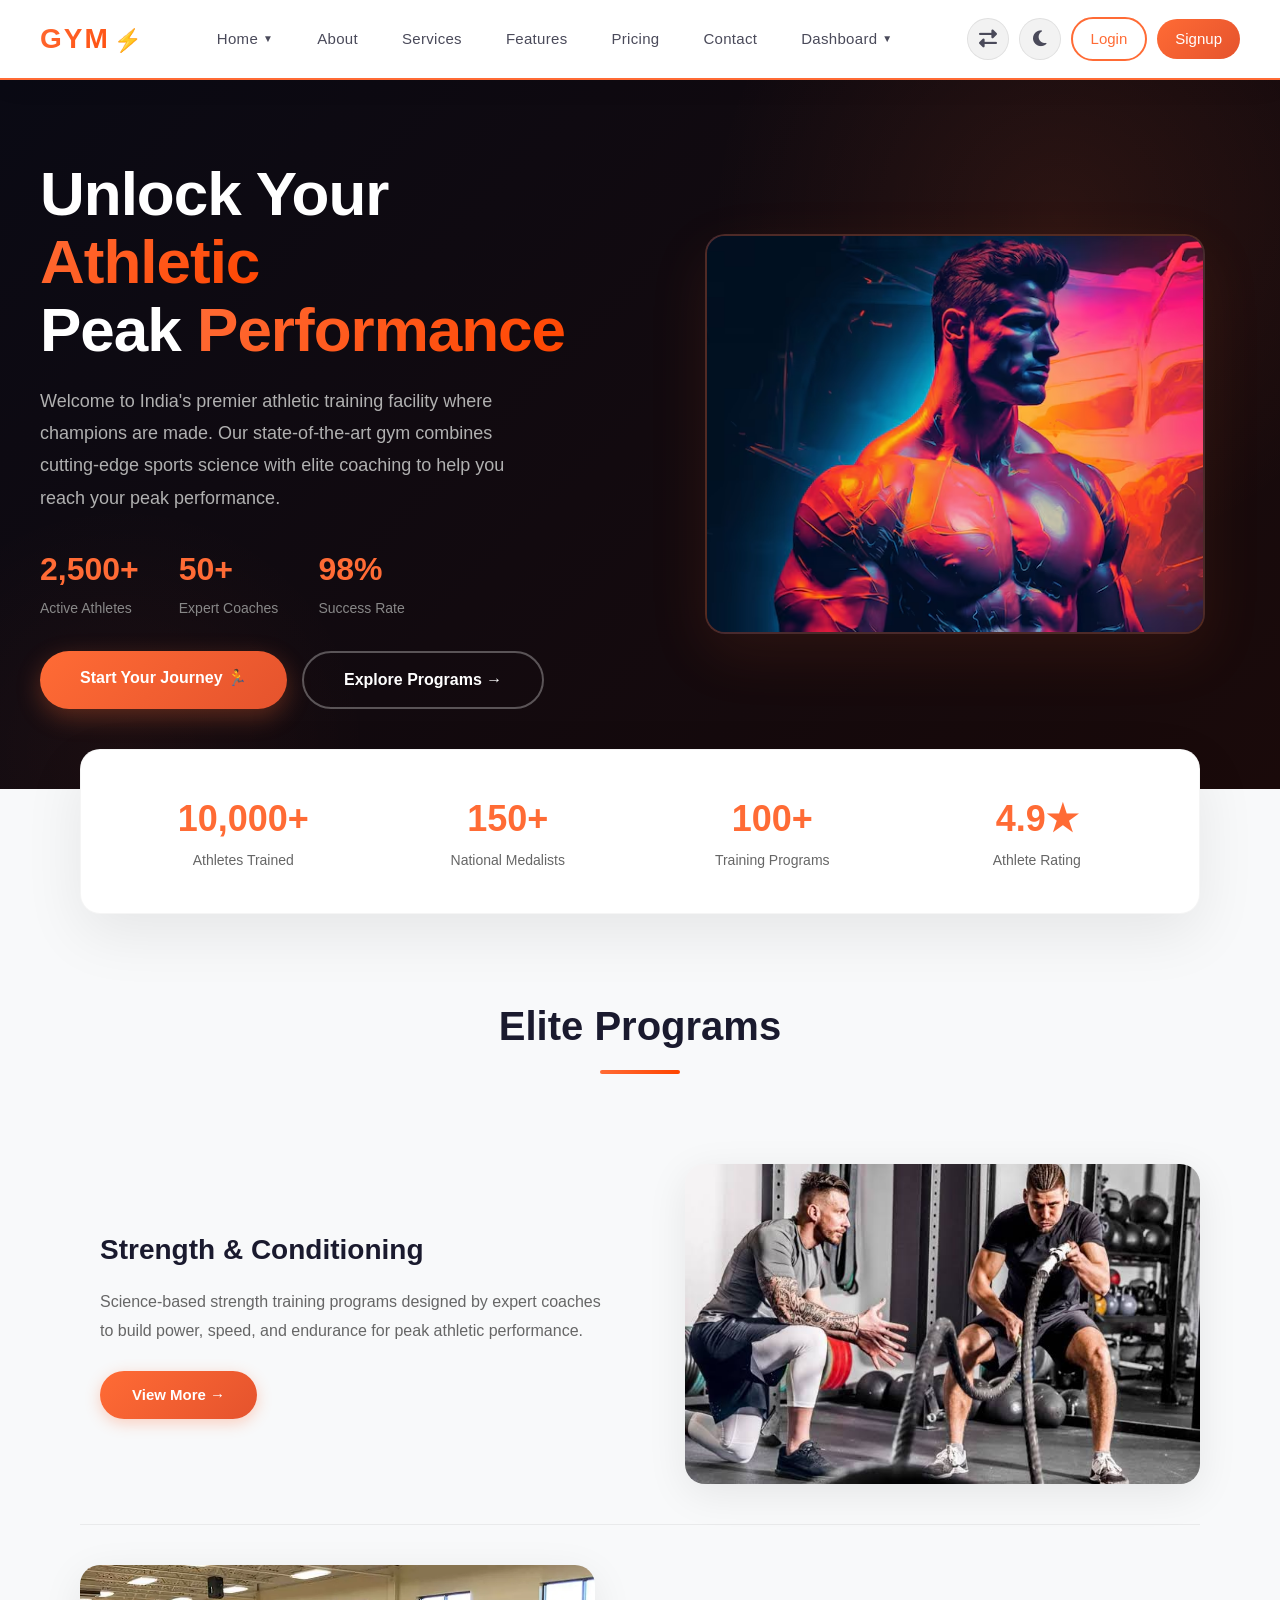
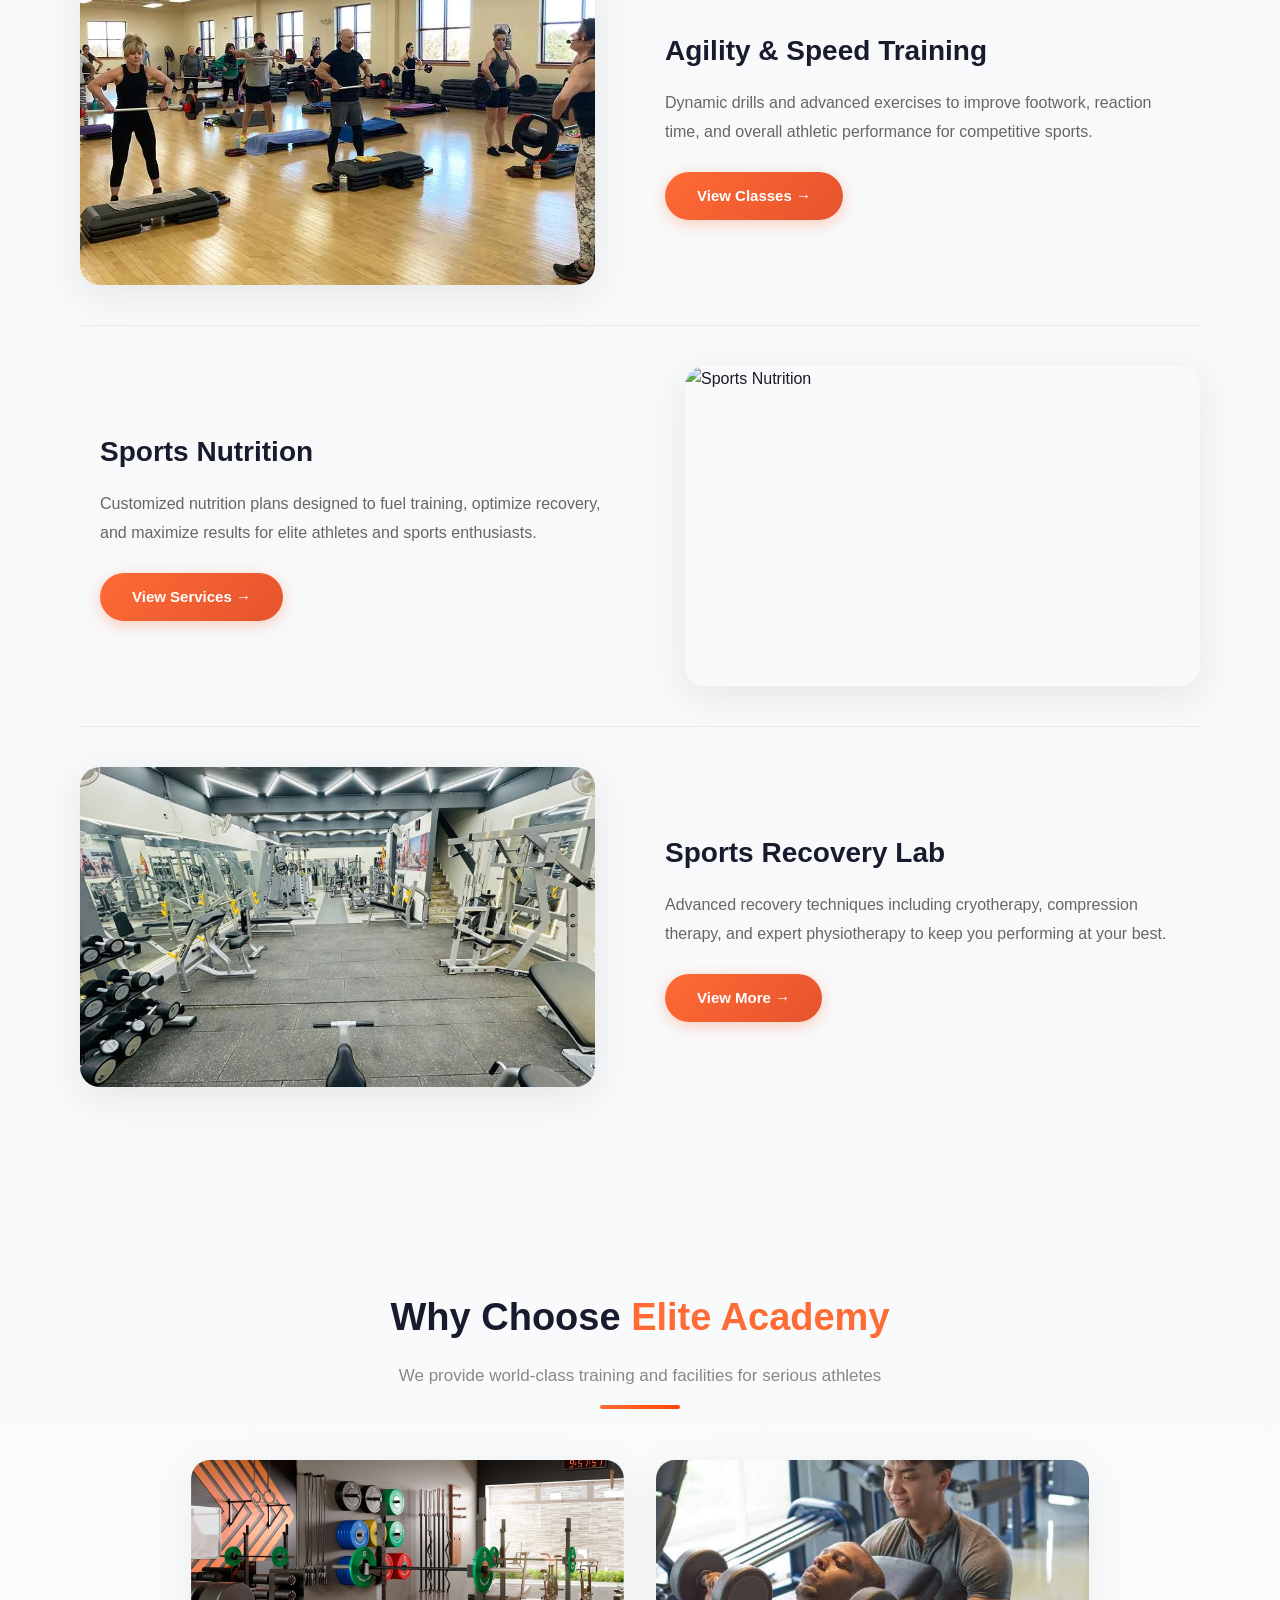
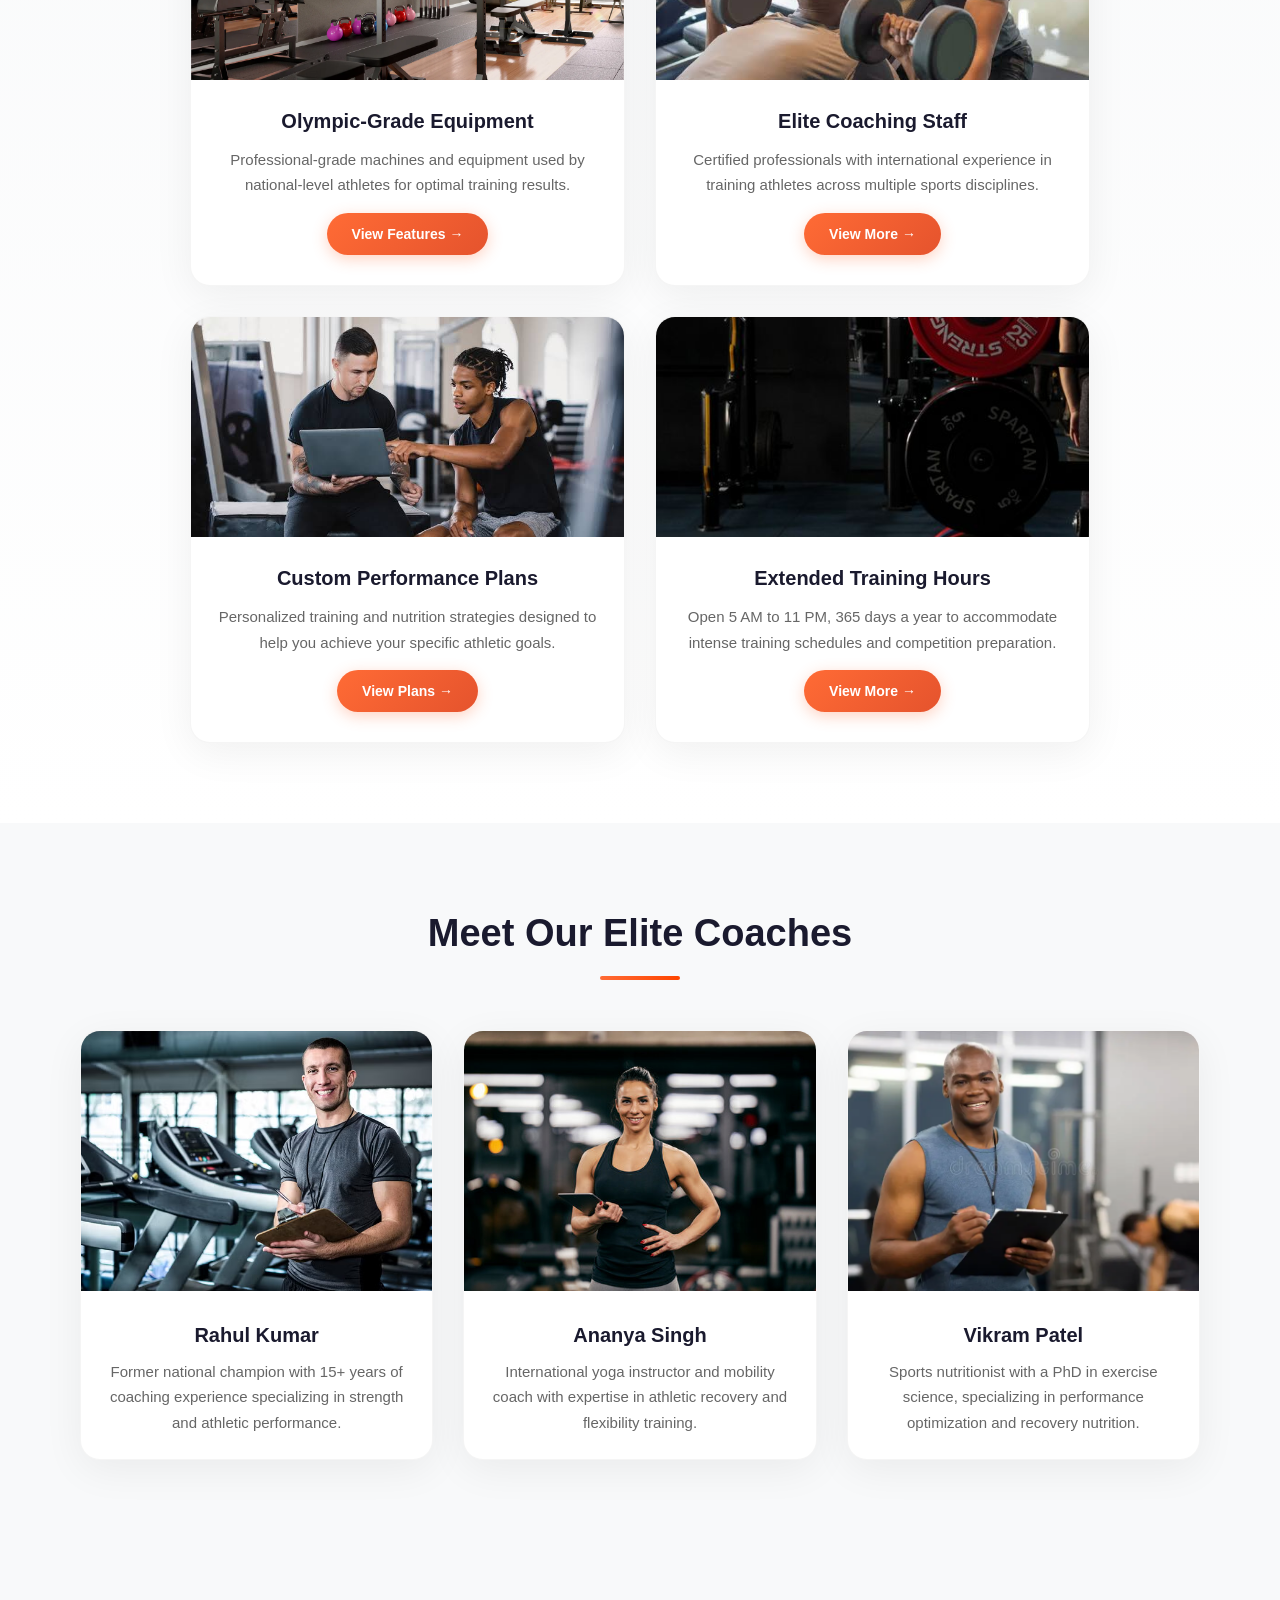
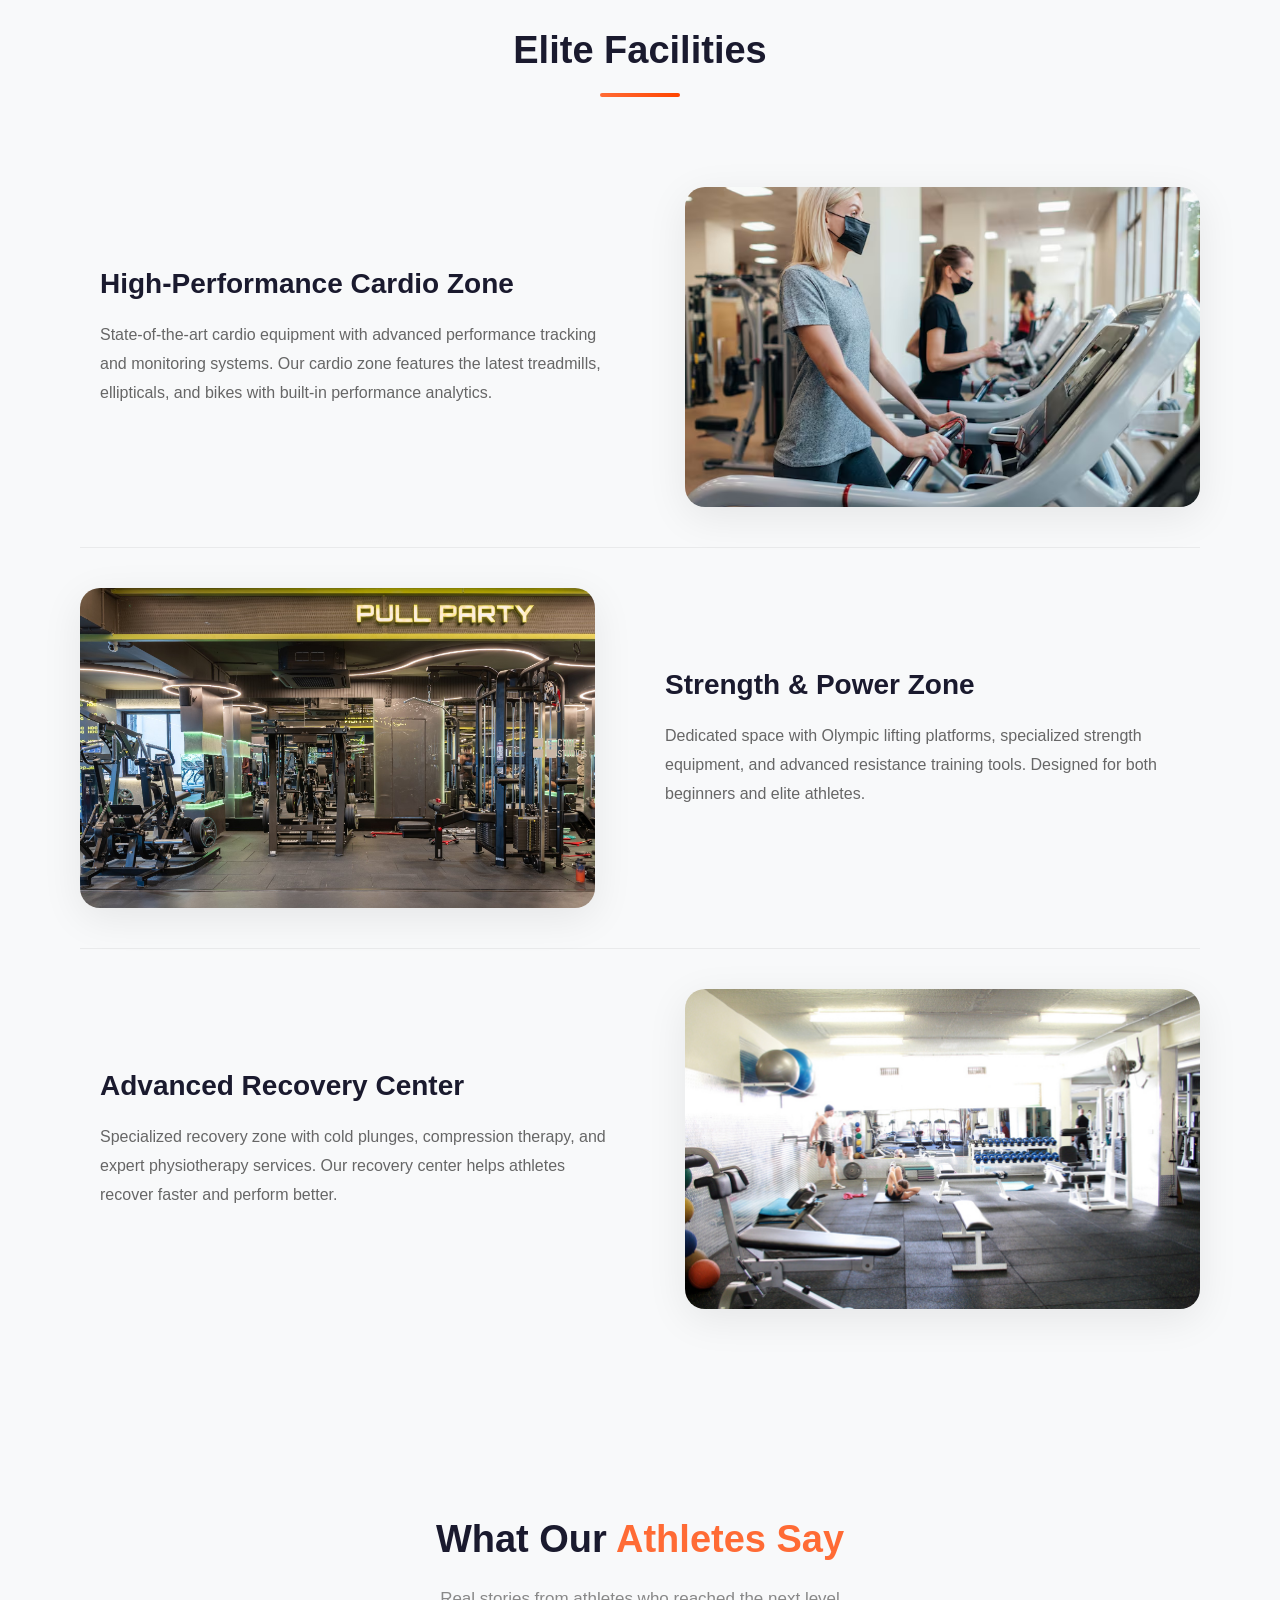
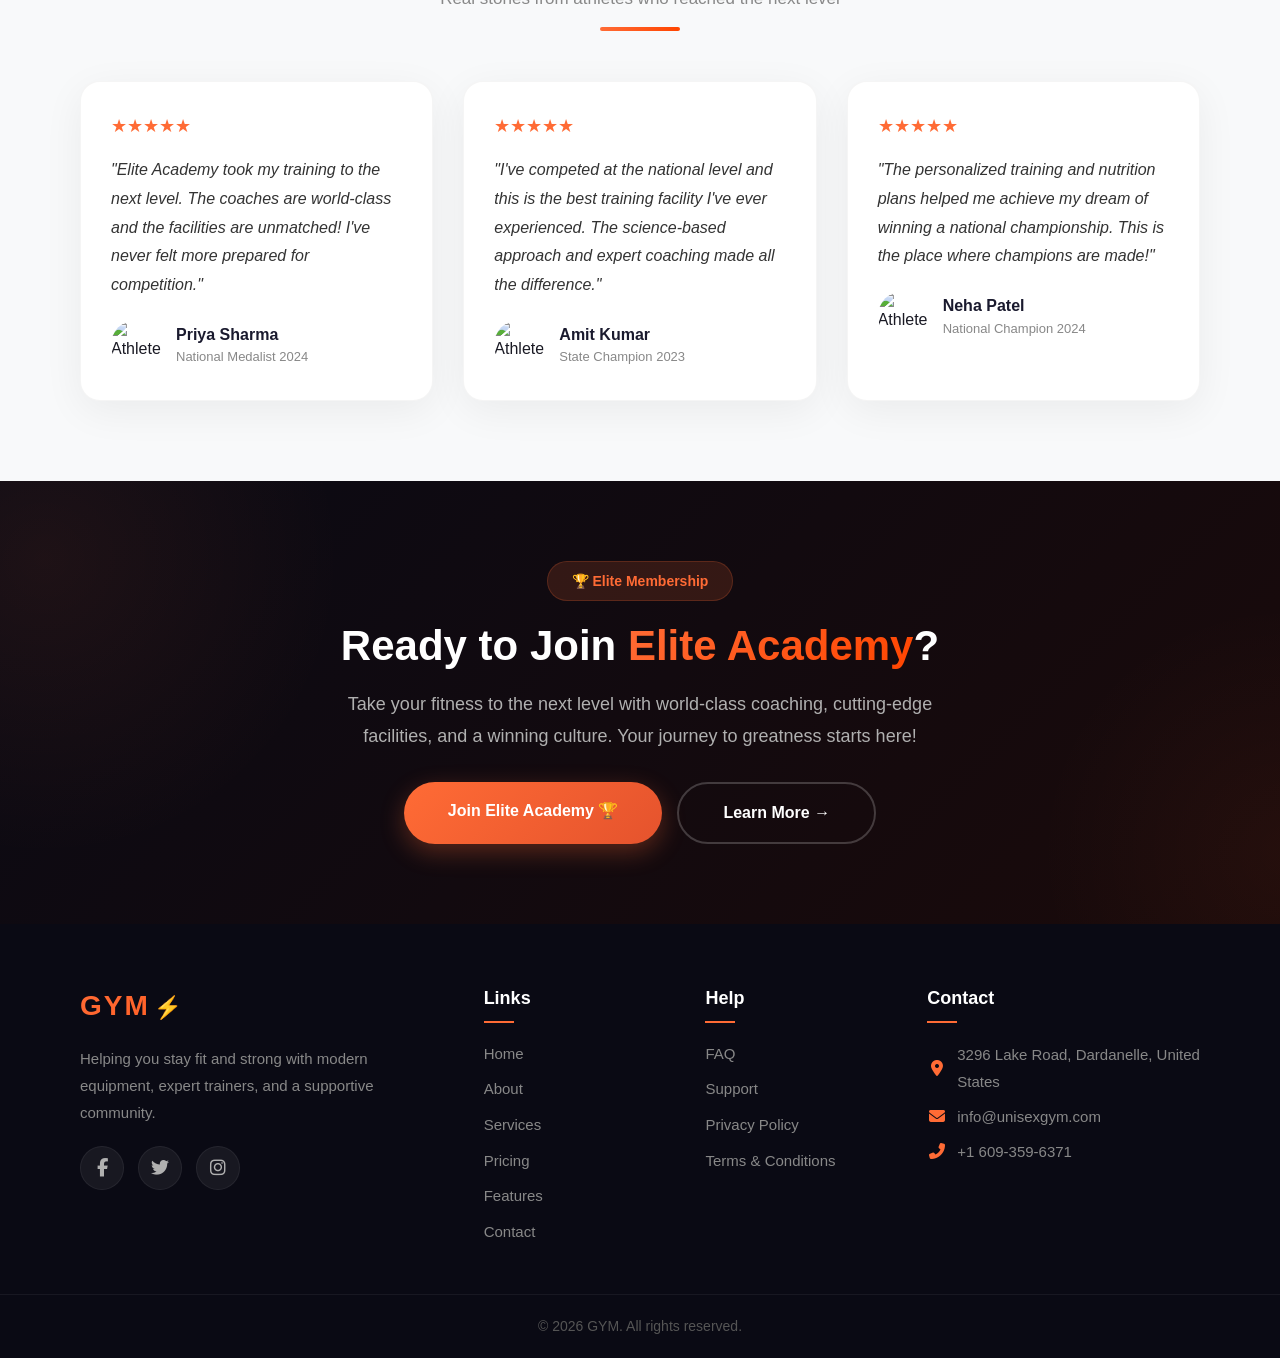
==== home2.html @ 775a3898 "1st push" ====
<!DOCTYPE html>
<html lang="en">
<head>
  <meta charset="UTF-8">
  <meta name="viewport" content="width=device-width, initial-scale=1.0">
  <title>Home 2 - Elite Academy</title>
  <link rel="stylesheet" href="https://cdnjs.cloudflare.com/ajax/libs/font-awesome/6.4.0/css/all.min.css">
  <style>
    /* ===== RESET & BASE ===== */
    * {
        margin: 0;
        padding: 0;
        box-sizing: border-box;
    }

    body {
        font-family: 'Segoe UI', Tahoma, Geneva, Verdana, sans-serif;
        line-height: 1.6;
        color: #2d2d2d;
        background: #f8f9fa;
        padding-top: 80px;
        transition: all 0.3s ease;
    }

    /* ===== DARK MODE ===== */
    body.dark-mode {
        background: #1a1a2e !important;
        color: #e0e0e0 !important;
    }

    body.dark-mode .hero-home2 {
        background: linear-gradient(135deg, #0a0a14 0%, #1a0a0a 100%) !important;
    }

    body.dark-mode .hero-home2 .hero-text h1 {
        color: #ffffff !important;
    }

    body.dark-mode .hero-home2 .hero-text p {
        color: #cccccc !important;
    }

    body.dark-mode .stats-grid {
        background: #2a2a3e !important;
        border-color: rgba(255, 255, 255, 0.05) !important;
    }

    body.dark-mode .stats-grid .number {
        color: #ff6b35 !important;
    }

    body.dark-mode .stats-grid .label {
        color: #cccccc !important;
    }

    body.dark-mode .services h1 {
        color: #ffffff !important;
    }

    body.dark-mode .service-item {
        background: #2a2a3e !important;
        border-color: rgba(255, 255, 255, 0.05) !important;
    }

    body.dark-mode .service-item h3 {
        color: #ffffff !important;
    }

    body.dark-mode .service-item p {
        color: #cccccc !important;
    }

    body.dark-mode .features-section {
        background: #1a1a2e !important;
    }

    body.dark-mode .section-header h2 {
        color: #ffffff !important;
    }

    body.dark-mode .section-header p {
        color: #cccccc !important;
    }

    body.dark-mode .feature-card {
        background: #2a2a3e !important;
        border-color: rgba(255, 255, 255, 0.05) !important;
    }

    body.dark-mode .feature-card .content h3 {
        color: #ffffff !important;
    }

    body.dark-mode .feature-card .content p {
        color: #cccccc !important;
    }

    body.dark-mode .trainers h2 {
        color: #ffffff !important;
    }

    body.dark-mode .trainer-card {
        background: #2a2a3e !important;
        border-color: rgba(255, 255, 255, 0.05) !important;
    }

    body.dark-mode .trainer-card h3 {
        color: #ffffff !important;
    }

    body.dark-mode .trainer-card p {
        color: #cccccc !important;
    }

    body.dark-mode .facilities {
        background: #1a1a2e !important;
    }

    body.dark-mode .facilities h2 {
        color: #ffffff !important;
    }

    body.dark-mode .facility-item {
        background: #2a2a3e !important;
        border-color: rgba(255, 255, 255, 0.05) !important;
    }

    body.dark-mode .facility-item h3 {
        color: #ffffff !important;
    }

    body.dark-mode .facility-item p {
        color: #cccccc !important;
    }

    body.dark-mode .testimonials-section .section-header h2 {
        color: #ffffff !important;
    }

    body.dark-mode .testimonials-section .section-header p {
        color: #cccccc !important;
    }

    body.dark-mode .testimonial-card {
        background: #2a2a3e !important;
        border-color: rgba(255, 255, 255, 0.05) !important;
    }

    body.dark-mode .testimonial-card blockquote {
        color: #e0e0e0 !important;
    }

    body.dark-mode .testimonial-card .author .content h4 {
        color: #ffffff !important;
    }

    body.dark-mode .testimonial-card .author .content p {
        color: #aaaaaa !important;
    }

    body.dark-mode .cta-home {
        background: linear-gradient(135deg, #0a0a14 0%, #1a0a0a 100%) !important;
    }

    body.dark-mode .cta-home-content h2 {
        color: #ffffff !important;
    }

    body.dark-mode .cta-home-content p {
        color: #cccccc !important;
    }

    body.dark-mode nav {
        background: rgba(10, 10, 20, 0.98) !important;
    }

    body.dark-mode nav .nav-links li a {
        color: #e0e0e0 !important;
    }

    body.dark-mode nav .nav-links li a:hover {
        color: #ff6b35 !important;
    }

    body.dark-mode .dropdown-menu {
        background: rgba(20, 20, 40, 0.98) !important;
    }

    body.dark-mode .dropdown-menu li a {
        color: #e0e0e0 !important;
    }

    body.dark-mode .dropdown-menu li a:hover {
        color: #ff6b35 !important;
    }

    body.dark-mode .icon-btn {
        background: rgba(255, 255, 255, 0.05) !important;
        border-color: rgba(255, 255, 255, 0.08) !important;
        color: #e0e0e0 !important;
    }

    body.dark-mode .icon-btn:hover {
        background: #ff6b35 !important;
        color: #ffffff !important;
    }

    /* ===== RTL MODE ===== */
    html.rtl-mode {
        direction: rtl;
    }

    html.rtl-mode body {
        direction: rtl;
    }

    html.rtl-mode .icon-group {
        flex-direction: row-reverse;
    }

    html.rtl-mode nav .logo::after {
        margin-left: 0;
        margin-right: 4px;
    }

    html.rtl-mode .hero-home2 .hero-container {
        direction: rtl;
    }

    html.rtl-mode .hero-home2 .hero-text {
        text-align: right;
    }

    html.rtl-mode .hero-home2 .hero-text h1,
    html.rtl-mode .hero-home2 .hero-text p {
        text-align: right;
    }

    html.rtl-mode .hero-home2 .hero-text .stats-mini {
        flex-direction: row-reverse;
        justify-content: flex-start;
    }

    html.rtl-mode .hero-home2 .hero-text .stats-mini .stat-item {
        text-align: right;
    }

    html.rtl-mode .hero-home2 .hero-buttons {
        flex-direction: row-reverse;
        justify-content: flex-start;
    }

    html.rtl-mode .stats-grid {
        direction: rtl;
    }

    html.rtl-mode .stat-item {
        direction: rtl;
    }

    html.rtl-mode .services h1 {
        direction: rtl;
    }

    html.rtl-mode .service-item {
        flex-direction: row-reverse;
    }

    html.rtl-mode .service-item .service-content {
        text-align: right;
    }

    html.rtl-mode .service-item .service-content h3,
    html.rtl-mode .service-item .service-content p {
        text-align: right;
    }

    html.rtl-mode .service-item.reverse {
        flex-direction: row-reverse;
    }

    html.rtl-mode .section-header h2,
    html.rtl-mode .section-header p {
        direction: rtl;
    }

    html.rtl-mode .features-grid {
        direction: rtl;
    }

    html.rtl-mode .feature-card .content {
        text-align: right;
    }

    html.rtl-mode .trainers h2 {
        direction: rtl;
    }

    html.rtl-mode .trainer-grid {
        direction: rtl;
    }

    html.rtl-mode .trainer-card .content {
        text-align: right;
    }

    html.rtl-mode .facilities h2 {
        direction: rtl;
    }

    html.rtl-mode .facility-item {
        flex-direction: row-reverse;
    }

    html.rtl-mode .facility-item .facility-content {
        text-align: right;
    }

    html.rtl-mode .facility-item.reverse {
        flex-direction: row-reverse;
    }

    html.rtl-mode .testimonials-section .section-header h2,
    html.rtl-mode .testimonials-section .section-header p {
        direction: rtl;
    }

    html.rtl-mode .testimonials-grid {
        direction: rtl;
    }

    html.rtl-mode .testimonial-card .author {
        flex-direction: row-reverse;
    }

    html.rtl-mode .testimonial-card .author .content {
        text-align: right;
    }

    html.rtl-mode .testimonial-card blockquote {
        text-align: right;
    }

    html.rtl-mode .cta-home-content h2,
    html.rtl-mode .cta-home-content p {
        direction: rtl;
    }

    html.rtl-mode .cta-home-content .cta-buttons {
        flex-direction: row-reverse;
    }

    html.rtl-mode .footer-container {
        direction: rtl;
    }

    html.rtl-mode .footer-about {
        text-align: right;
    }

    html.rtl-mode .footer-about h3 {
        direction: rtl;
    }

    html.rtl-mode .footer-about p {
        text-align: right;
    }

    html.rtl-mode .social-icons {
        flex-direction: row-reverse;
    }

    html.rtl-mode .footer-links h4::after,
    html.rtl-mode .footer-help h4::after,
    html.rtl-mode .footer-contact h4::after {
        left: auto !important;
        right: 0 !important;
    }

    html.rtl-mode .footer-links ul,
    html.rtl-mode .footer-help ul {
        direction: rtl;
        padding-right: 0;
    }

    html.rtl-mode .footer-links ul li a:hover,
    html.rtl-mode .footer-help ul li a:hover {
        transform: translateX(-4px) !important;
    }

    html.rtl-mode .footer-contact p {
        flex-direction: row-reverse;
    }

    html.rtl-mode .footer-contact p .icon {
        margin-left: 10px;
        margin-right: 0;
    }

    html.rtl-mode .dropdown-menu {
        left: auto !important;
        right: 0 !important;
    }

    html.rtl-mode .dropdown-menu li a .check-mark {
        margin-right: 0;
        margin-left: 10px;
    }

    html.rtl-mode .dropdown-menu li a:hover {
        padding-left: 20px !important;
        padding-right: 25px !important;
    }

    html.rtl-mode .section-header .line {
        margin: 15px auto 0 !important;
    }

    html.rtl-mode .btn-primary,
    html.rtl-mode .btn-secondary {
        direction: rtl;
    }

    /* ===== NAVBAR (FROM INDEX.HTML) ===== */
    body {
        margin: 0;
        font-family: sans-serif;
        padding-top: 80px;
        background-color: #f8f9fa;
        color: #1a1a24;
        transition: background-color 0.3s ease, color 0.3s ease;
    }

    nav {
        position: fixed;
        top: 0;
        left: 0;
        width: 100%;
        z-index: 1000;
        background: rgba(255, 255, 255, 0.95);
        backdrop-filter: blur(12px);
        -webkit-backdrop-filter: blur(12px);
        padding: 0 40px;
        display: flex;
        justify-content: space-between;
        align-items: center;
        height: 80px;
        box-shadow: 0 4px 30px rgba(0, 0, 0, 0.05);
        border-bottom: 2px solid #ff6b35;
        box-sizing: border-box;
        transition: background 0.3s ease, border 0.3s ease, box-shadow 0.3s ease;
    }

    nav *, nav *::before, nav *::after {
        box-sizing: border-box;
    }

    nav .logo {
        font-size: 28px;
        font-weight: 800;
        color: #ff6b35;
        letter-spacing: 2px;
        text-transform: uppercase;
        background: linear-gradient(135deg, #ff6b35, #ff4500);
        -webkit-background-clip: text;
        -webkit-text-fill-color: transparent;
        background-clip: text;
        cursor: pointer;
        text-decoration: none;
    }

    nav .logo::after {
        content: "⚡";
        font-size: 22px;
        -webkit-text-fill-color: initial;
        margin-left: 4px;
    }

    nav .nav-links {
        list-style: none;
        display: flex;
        gap: 8px;
        align-items: center;
        margin: 0;
        padding: 0;
    }

    nav .nav-links li {
        position: relative;
    }

    nav .nav-links li a {
        color: #4a4a5a;
        text-decoration: none;
        font-size: 15px;
        font-weight: 500;
        padding: 8px 18px;
        border-radius: 25px;
        transition: all 0.3s ease;
        letter-spacing: 0.3px;
        display: flex;
        align-items: center;
        gap: 5px;
    }

    nav .nav-links li a::after {
        content: '';
        position: absolute;
        bottom: 4px;
        left: 50%;
        transform: translateX(-50%);
        width: 0;
        height: 2px;
        background: #ff6b35;
        transition: width 0.3s ease;
    }

    nav .nav-links li a:hover::after,
    nav .nav-links li a.active::after {
        width: 70%;
    }

    nav .nav-links li a:hover,
    nav .nav-links li a.active {
        color: #ff6b35;
        background: rgba(255, 107, 53, 0.08);
    }

    nav .nav-links li a .dropdown-icon {
        font-size: 10px;
        transition: transform 0.3s ease;
    }

    /* ===== DROPDOWN FOR DESKTOP ===== */
    .dropdown-menu {
        position: absolute;
        top: 100%;
        left: 0;
        background: #ffffff;
        min-width: 200px;
        border-radius: 12px;
        padding: 8px 0;
        box-shadow: 0 20px 60px rgba(0, 0, 0, 0.1);
        border: 1px solid rgba(0, 0, 0, 0.05);
        opacity: 0;
        visibility: hidden;
        transform: translateY(-10px);
        transition: all 0.3s ease;
        z-index: 1000;
        list-style: none;
    }

    .dropdown-menu.show {
        opacity: 1;
        visibility: visible;
        transform: translateY(0);
    }

    .dropdown-menu li a {
        display: block !important;
        padding: 10px 20px !important;
        font-size: 14px !important;
        border-radius: 0 !important;
    }

    .dropdown-menu li a:hover {
        padding-left: 25px !important;
    }

    .dropdown-menu li a::after { display: none !important; }

    .dropdown-menu li a .check-mark {
        margin-right: 10px;
        color: #ff6b35;
        opacity: 0;
    }

    .dropdown-menu li a.active .check-mark { opacity: 1; }

    /* UTILITY BUTTON GROUPS */
    .icon-group {
        display: flex;
        gap: 10px;
        align-items: center;
    }

    .icon-btn {
        background: rgba(0, 0, 0, 0.05);
        border: 1px solid rgba(0, 0, 0, 0.08);
        color: #4a4a5a;
        width: 42px;
        height: 42px;
        border-radius: 50%;
        font-size: 18px;
        cursor: pointer;
        display: flex;
        align-items: center;
        justify-content: center;
        transition: all 0.3s ease;
    }

    .icon-btn:hover {
        background: #ff6b35;
        color: #fff;
        transform: scale(1.05);
    }

    .nav-link-btn {
        color: #4a4a5a;
        text-decoration: none;
        font-size: 15px;
        font-weight: 500;
        padding: 8px 18px;
        border-radius: 25px;
        transition: all 0.3s ease;
    }

    .nav-link-btn.login-btn { color: #ff6b35; border: 2px solid #ff6b35; }
    .nav-link-btn.login-btn:hover { background: #ff6b35; color: #fff; }
    .nav-link-btn.signup-btn { background: linear-gradient(135deg, #ff6b35, #e5532d); color: #fff; }
    .nav-link-btn.signup-btn:hover { transform: translateY(-2px); box-shadow: 0 8px 25px rgba(255, 107, 53, 0.3); }

    .hamburger {
        display: none;
        flex-direction: column;
        gap: 5px;
        cursor: pointer;
        padding: 8px 10px;
        background: rgba(0, 0, 0, 0.05);
        border: 1px solid rgba(0, 0, 0, 0.08);
        border-radius: 8px;
    }

    .hamburger span {
        display: block;
        width: 26px;
        height: 3px;
        background: #4a4a5a;
        border-radius: 3px;
        transition: all 0.3s ease;
    }

    /* HAMBURGER CROSS ANIMATION */
    .hamburger.active span:nth-child(1) { transform: rotate(45deg) translate(5px, 6px); }
    .hamburger.active span:nth-child(2) { opacity: 0; }
    .hamburger.active span:nth-child(3) { transform: rotate(-45deg) translate(5px, -6px); }

    .mobile-only { display: none; }

    /* ===================================================
       ===== IPAD AIR & TABLET RESPONSIVE STYLES =====
       =================================================== */
    @media screen and (max-width: 1024px) {
        nav { padding: 0 24px; }
        nav .icon-group { display: none; }
        .hamburger { display: flex; z-index: 1001; }

        /* Drawer Box Setup */
        nav .nav-links {
            position: fixed;
            top: 0;
            right: -100%; 
            width: 320px; 
            height: 100vh;
            background: #ffffff;
            border-left: 2px solid #ff6b35;
            flex-direction: column;
            align-items: flex-start;
            justify-content: flex-start;
            padding: 100px 24px 40px 24px;
            gap: 12px;
            transition: right 0.4s cubic-bezier(0.16, 1, 0.3, 1), left 0.4s cubic-bezier(0.16, 1, 0.3, 1), background 0.3s ease;
            overflow-y: auto;
            box-shadow: -10px 0 30px rgba(0,0,0,0.05);
        }

        nav .nav-links.active { right: 0; }
        nav .nav-links li { width: 100%; }
        nav .nav-links li a { justify-content: space-between; width: 100%; padding: 12px 16px; color: #4a4a5a; }
        nav .nav-links li a::after { display: none; }

        /* Mobile Menu Accordion */
        .dropdown-menu {
            position: static;
            opacity: 1;
            visibility: visible;
            transform: none;
            max-height: 0;
            overflow: hidden;
            padding: 0;
            background: rgba(0, 0, 0, 0.02);
            border: none;
            margin-top: 0;
            transition: max-height 0.3s ease-out;
            box-shadow: none;
        }

        .dropdown-menu.show { max-height: 200px; margin-top: 4px; }
        .dropdown-trigger.show .dropdown-icon { transform: rotate(180deg); }
        .mobile-only { display: flex !important; }

        .mobile-auth {
            margin-top: 20px;
            border-top: 1px solid rgba(0, 0, 0, 0.08);
            padding-top: 24px;
            gap: 12px;
        }
        .mobile-auth .nav-link-btn { flex: 1; text-align: center; display: inline-block; }
        .mobile-actions { margin-top: 8px; gap: 12px; }
        .mobile-actions .icon-btn { border-radius: 20px; width: auto; padding: 0 20px; flex: 1; font-size: 14px; gap: 8px; }
    }

    /* ===================================================
       ============== DARK MODE SELECTION =================
       =================================================== */
    body.dark-mode {
        background-color: #05050a;
        color: #e0e0e0;
    }
    body.dark-mode nav {
        background: rgba(10, 10, 20, 0.95);
        box-shadow: 0 4px 30px rgba(0, 0, 0, 0.3);
    }
    body.dark-mode nav .nav-links li a {
        color: #e0e0e0;
    }
    body.dark-mode .dropdown-menu {
        background: #0a0a14;
        border-color: rgba(255, 255, 255, 0.06);
        box-shadow: 0 20px 60px rgba(0, 0, 0, 0.4);
    }
    body.dark-mode .dropdown-menu li a {
        color: #e0e0e0;
    }
    body.dark-mode .icon-btn {
        background: rgba(255, 255, 255, 0.08);
        border-color: rgba(255, 255, 255, 0.12);
        color: #e0e0e0;
    }
    body.dark-mode .hamburger {
        background: rgba(255, 255, 255, 0.08);
        border-color: rgba(255, 255, 255, 0.12);
    }
    body.dark-mode .hamburger span {
        background: #e0e0e0;
    }
    @media screen and (max-width: 1024px) {
        body.dark-mode nav .nav-links {
            background: #0a0a14;
            box-shadow: -10px 0 30px rgba(0,0,0,0.5);
        }
        body.dark-mode nav .nav-links li a {
            color: #e0e0e0;
        }
        body.dark-mode .dropdown-menu {
            background: rgba(255, 255, 255, 0.03);
        }
        body.dark-mode .mobile-auth {
            border-top-color: rgba(255, 255, 255, 0.1);
        }
    }

    /* ===================================================
       ============== RTL MODE SELECTION ==================
       =================================================== */
    html.rtl-mode {
        direction: rtl;
    }
    @media screen and (max-width: 1024px) {
        html.rtl-mode nav .nav-links {
            left: -100%;
            right: auto;
            border-left: none;
            border-right: 2px solid #ff6b35;
            box-shadow: 10px 0 30px rgba(0,0,0,0.4);
        }
        html.rtl-mode nav .nav-links.active {
            left: 0;
            right: auto;
        }
    }

    /* ===== BUTTONS ===== */
    .btn-primary {
        display: inline-block;
        background: linear-gradient(135deg, #ff6b35, #e5532d);
        color: #fff;
        padding: 14px 40px;
        border-radius: 50px;
        text-decoration: none;
        font-weight: 600;
        font-size: 16px;
        transition: all 0.3s ease;
        box-shadow: 0 8px 25px rgba(255, 107, 53, 0.3);
        border: none;
        cursor: pointer;
    }

    .btn-primary:hover {
        transform: translateY(-3px);
        box-shadow: 0 12px 35px rgba(255, 107, 53, 0.4);
    }

    .btn-outline-light {
        display: inline-block;
        background: transparent;
        color: #fff;
        padding: 14px 40px;
        border-radius: 50px;
        text-decoration: none;
        font-weight: 600;
        font-size: 16px;
        transition: all 0.3s ease;
        border: 2px solid rgba(255, 255, 255, 0.3);
        cursor: pointer;
    }

    .btn-outline-light:hover {
        background: rgba(255, 255, 255, 0.1);
        border-color: #ff6b35;
        transform: translateY(-3px);
    }

    /* ===== HOME 2 HERO ===== */
    .hero-home2 {
        background: linear-gradient(135deg, #0a0a14 0%, #1a0a0a 100%);
        padding: 80px 40px;
        position: relative;
        overflow: hidden;
        min-height: 600px;
        display: flex;
        align-items: center;
        transition: all 0.3s ease;
    }

    .hero-home2::before {
        content: '';
        position: absolute;
        top: -30%;
        right: -10%;
        width: 700px;
        height: 700px;
        background: radial-gradient(circle, rgba(255, 107, 53, 0.1) 0%, transparent 70%);
        border-radius: 50%;
        animation: float 20s ease-in-out infinite;
    }

    .hero-home2::after {
        content: '';
        position: absolute;
        bottom: -30%;
        left: -10%;
        width: 500px;
        height: 500px;
        background: radial-gradient(circle, rgba(255, 107, 53, 0.05) 0%, transparent 70%);
        border-radius: 50%;
        animation: float 15s ease-in-out infinite reverse;
    }

    @keyframes float {
        0% { transform: translate(0, 0) scale(1); }
        50% { transform: translate(30px, -30px) scale(1.1); }
        100% { transform: translate(0, 0) scale(1); }
    }

    .hero-home2 .hero-container {
        max-width: 1200px;
        margin: 0 auto;
        display: grid;
        grid-template-columns: 1fr 1fr;
        gap: 60px;
        align-items: center;
        position: relative;
        z-index: 1;
        width: 100%;
    }

    .hero-home2 .hero-text {
        text-align: left;
    }

    .hero-home2 .hero-text .badge-img {
        display: inline-block;
        width: 70px;
        height: 70px;
        border-radius: 50%;
        border: 3px solid rgba(255, 107, 53, 0.3);
        padding: 4px;
        margin-bottom: 15px;
        transition: all 0.3s ease;
        animation: pulse 2s infinite;
    }

    .hero-home2 .hero-text .badge-img img {
        width: 100%;
        height: 100%;
        border-radius: 50%;
        object-fit: cover;
        display: block;
    }

    @keyframes pulse {
        0% { transform: scale(1); }
        50% { transform: scale(1.05); }
        100% { transform: scale(1); }
    }

    .hero-home2 .hero-text h1 {
        font-size: 62px;
        font-weight: 800;
        color: #fff;
        margin-bottom: 20px;
        letter-spacing: -1px;
        line-height: 1.1;
    }

    .hero-home2 .hero-text h1 .highlight {
        background: linear-gradient(135deg, #ff6b35, #ff4500);
        -webkit-background-clip: text;
        -webkit-text-fill-color: transparent;
        background-clip: text;
    }

    .hero-home2 .hero-text p {
        color: #b0b0b0;
        font-size: 18px;
        line-height: 1.8;
        margin-bottom: 30px;
        max-width: 500px;
    }

    .hero-home2 .hero-text .stats-mini {
        display: flex;
        gap: 40px;
        margin: 30px 0;
    }

    .hero-home2 .hero-text .stats-mini .stat-item {
        text-align: left;
    }

    .hero-home2 .hero-text .stats-mini .stat-item .number {
        font-size: 32px;
        font-weight: 800;
        color: #ff6b35;
        display: block;
    }

    .hero-home2 .hero-text .stats-mini .stat-item .label {
        color: #888;
        font-size: 14px;
    }

    .hero-home2 .hero-text .hero-buttons {
        display: flex;
        gap: 15px;
        flex-wrap: wrap;
    }

    .hero-home2 .hero-image {
        display: flex;
        justify-content: center;
        align-items: center;
    }

    .hero-home2 .hero-image .image-wrapper {
        position: relative;
        width: 100%;
        max-width: 500px;
    }

    .hero-home2 .hero-image .image-wrapper .main-image {
        width: 100%;
        height: 400px;
        background: linear-gradient(135deg, #1a1a2e 0%, #2a1a1a 100%);
        border-radius: 20px;
        border: 2px solid rgba(255, 107, 53, 0.2);
        box-shadow: 0 20px 60px rgba(255, 107, 53, 0.1);
        position: relative;
        overflow: hidden;
        display: flex;
        align-items: center;
        justify-content: center;
    }

    .hero-home2 .hero-image .image-wrapper .main-image .hero-gym-image {
        width: 100%;
        height: 100%;
        object-fit: cover;
        display: block;
        transition: transform 0.5s ease;
    }

    .hero-home2 .hero-image .image-wrapper .main-image .hero-gym-image:hover {
        transform: scale(1.03);
    }

    /* ===== STATS ===== */
    .stats-section {
        max-width: 1200px;
        margin: -40px auto 0;
        padding: 0 40px;
        position: relative;
        z-index: 2;
    }

    .stats-grid {
        display: grid;
        grid-template-columns: repeat(4, 1fr);
        gap: 20px;
        background: #fff;
        border-radius: 20px;
        padding: 40px;
        box-shadow: 0 20px 60px rgba(0, 0, 0, 0.08);
        border: 1px solid rgba(0, 0, 0, 0.04);
        transition: all 0.3s ease;
    }

    .stat-item {
        text-align: center;
    }

    .stat-item .number {
        font-size: 36px;
        font-weight: 800;
        color: #ff6b35;
        display: block;
    }

    .stat-item .label {
        color: #666;
        font-size: 14px;
        font-weight: 500;
        margin-top: 4px;
    }

    /* ===== SERVICES ===== */
    .services {
        padding: 80px 40px;
        max-width: 1200px;
        margin: 0 auto;
    }

    .services h1 {
        text-align: center;
        font-size: 40px;
        font-weight: 800;
        margin-bottom: 50px;
        color: #1a1a2e;
        position: relative;
        transition: all 0.3s ease;
    }

    .services h1::after {
        content: '';
        display: block;
        width: 80px;
        height: 4px;
        background: linear-gradient(90deg, #ff6b35, #ff4500);
        margin: 12px auto 0;
        border-radius: 2px;
    }

    .service-item {
        display: flex;
        align-items: center;
        gap: 50px;
        padding: 40px 0;
        border-bottom: 1px solid rgba(0, 0, 0, 0.06);
        transition: all 0.3s ease;
    }

    .service-item:last-child {
        border-bottom: none;
    }

    .service-item .service-image {
        flex: 1;
        border-radius: 20px;
        overflow: hidden;
        box-shadow: 0 10px 40px rgba(0, 0, 0, 0.08);
        transition: all 0.4s ease;
    }

    .service-item .service-image img {
        width: 100%;
        height: 320px;
        object-fit: cover;
        display: block;
        transition: transform 0.5s ease;
    }

    .service-item:hover .service-image img {
        transform: scale(1.03);
    }

    .service-item .service-content {
        flex: 1;
        padding: 20px;
    }

    .service-item .service-content h3 {
        font-size: 28px;
        color: #1a1a2e;
        margin-bottom: 15px;
        font-weight: 700;
        transition: all 0.3s ease;
    }

    .service-item .service-content p {
        color: #666;
        font-size: 16px;
        line-height: 1.8;
        margin-bottom: 25px;
        transition: all 0.3s ease;
    }

    .service-item .service-content .btn-service {
        display: inline-block;
        background: linear-gradient(135deg, #ff6b35, #e5532d);
        color: #fff;
        padding: 12px 32px;
        border-radius: 50px;
        text-decoration: none;
        font-weight: 600;
        font-size: 15px;
        transition: all 0.3s ease;
        box-shadow: 0 4px 15px rgba(255, 107, 53, 0.3);
        border: none;
        cursor: pointer;
    }

    .service-item .service-content .btn-service:hover {
        transform: translateY(-3px);
        box-shadow: 0 8px 25px rgba(255, 107, 53, 0.4);
    }

    .service-item.reverse {
        flex-direction: row-reverse;
    }

    /* ===== FEATURES ===== */
    .features-section {
        padding: 80px 40px;
        background: linear-gradient(180deg, #f8f9fa 0%, #fff 100%);
        transition: all 0.3s ease;
    }

    .section-header {
        text-align: center;
        margin-bottom: 50px;
    }

    .section-header h2 {
        font-size: 38px;
        color: #1a1a2e;
        font-weight: 800;
        margin-bottom: 15px;
        transition: all 0.3s ease;
    }

    .section-header h2 span {
        color: #ff6b35;
    }

    .section-header p {
        color: #888;
        font-size: 17px;
        max-width: 600px;
        margin: 0 auto;
        transition: all 0.3s ease;
    }

    .section-header .line {
        width: 80px;
        height: 4px;
        background: linear-gradient(90deg, #ff6b35, #ff4500);
        margin: 15px auto 0;
        border-radius: 2px;
    }

    .features-grid {
        max-width: 900px;
        margin: 0 auto;
        display: grid;
        grid-template-columns: repeat(2, 1fr);
        gap: 30px;
    }

    .feature-card {
        background: #fff;
        border-radius: 20px;
        overflow: hidden;
        box-shadow: 0 10px 40px rgba(0, 0, 0, 0.06);
        border: 1px solid rgba(0, 0, 0, 0.04);
        transition: all 0.4s ease;
        display: flex;
        flex-direction: column;
    }

    .feature-card:hover {
        transform: translateY(-10px);
        box-shadow: 0 20px 60px rgba(255, 107, 53, 0.12);
        border-color: rgba(255, 107, 53, 0.15);
    }

    .feature-card .feature-image {
        width: 100%;
        height: 220px;
        overflow: hidden;
    }

    .feature-card .feature-image img {
        width: 100%;
        height: 100%;
        object-fit: cover;
        transition: transform 0.5s ease;
    }

    .feature-card:hover .feature-image img {
        transform: scale(1.05);
    }

    .feature-card .content {
        padding: 25px 25px 30px;
        text-align: center;
        flex: 1;
        display: flex;
        flex-direction: column;
    }

    .feature-card .content h3 {
        font-size: 20px;
        color: #1a1a2e;
        margin-bottom: 10px;
        font-weight: 700;
        transition: all 0.3s ease;
    }

    .feature-card .content p {
        color: #666;
        font-size: 15px;
        line-height: 1.7;
        margin-bottom: 15px;
        transition: all 0.3s ease;
        flex: 1;
    }

    .feature-card .btn-feature {
        display: inline-block;
        background: linear-gradient(135deg, #ff6b35, #e5532d);
        color: #fff;
        padding: 10px 25px;
        border-radius: 50px;
        text-decoration: none;
        font-weight: 600;
        font-size: 14px;
        transition: all 0.3s ease;
        box-shadow: 0 4px 15px rgba(255, 107, 53, 0.3);
        border: none;
        cursor: pointer;
        align-self: center;
        text-align: center;
    }

    .feature-card .btn-feature:hover {
        transform: translateY(-3px);
        box-shadow: 0 8px 25px rgba(255, 107, 53, 0.4);
    }

    /* ===== FACILITIES ===== */
    .facilities {
        padding: 80px 40px;
        max-width: 1200px;
        margin: 0 auto;
        transition: all 0.3s ease;
    }

    .facilities h2 {
        text-align: center;
        font-size: 38px;
        font-weight: 800;
        color: #1a1a2e;
        margin-bottom: 50px;
        position: relative;
        transition: all 0.3s ease;
    }

    .facilities h2::after {
        content: '';
        display: block;
        width: 80px;
        height: 4px;
        background: linear-gradient(90deg, #ff6b35, #ff4500);
        margin: 12px auto 0;
        border-radius: 2px;
    }

    .facility-item {
        display: flex;
        align-items: center;
        gap: 50px;
        padding: 40px 0;
        border-bottom: 1px solid rgba(0, 0, 0, 0.06);
        transition: all 0.3s ease;
    }

    .facility-item:last-child {
        border-bottom: none;
    }

    .facility-item .facility-image {
        flex: 1;
        border-radius: 20px;
        overflow: hidden;
        box-shadow: 0 10px 40px rgba(0, 0, 0, 0.08);
        transition: all 0.4s ease;
    }

    .facility-item .facility-image img {
        width: 100%;
        height: 320px;
        object-fit: cover;
        display: block;
        transition: transform 0.5s ease;
    }

    .facility-item:hover .facility-image img {
        transform: scale(1.03);
    }

    .facility-item .facility-content {
        flex: 1;
        padding: 20px;
    }

    .facility-item .facility-content h3 {
        font-size: 28px;
        color: #1a1a2e;
        margin-bottom: 15px;
        font-weight: 700;
        transition: all 0.3s ease;
    }

    .facility-item .facility-content p {
        color: #666;
        font-size: 16px;
        line-height: 1.8;
        margin-bottom: 25px;
        transition: all 0.3s ease;
    }

    .facility-item.reverse {
        flex-direction: row-reverse;
    }

    /* ===== TRAINERS ===== */
    .trainers {
        padding: 80px 40px;
        max-width: 1200px;
        margin: 0 auto;
    }

    .trainers h2 {
        text-align: center;
        font-size: 38px;
        font-weight: 800;
        color: #1a1a2e;
        margin-bottom: 50px;
        position: relative;
        transition: all 0.3s ease;
    }

    .trainers h2::after {
        content: '';
        display: block;
        width: 80px;
        height: 4px;
        background: linear-gradient(90deg, #ff6b35, #ff4500);
        margin: 12px auto 0;
        border-radius: 2px;
    }

    .trainer-grid {
        display: grid;
        grid-template-columns: repeat(auto-fit, minmax(280px, 1fr));
        gap: 30px;
    }

    .trainer-card {
        background: #fff;
        border-radius: 20px;
        overflow: hidden;
        box-shadow: 0 10px 40px rgba(0, 0, 0, 0.06);
        transition: all 0.4s ease;
        border: 1px solid rgba(0, 0, 0, 0.04);
        text-align: center;
    }

    .trainer-card:hover {
        transform: translateY(-8px);
        box-shadow: 0 20px 60px rgba(0, 0, 0, 0.08);
    }

    .trainer-card img {
        width: 100%;
        height: 260px;
        object-fit: cover;
    }

    .trainer-card .content {
        padding: 20px 20px 24px;
    }

    .trainer-card h3 {
        font-size: 20px;
        color: #1a1a2e;
        margin-bottom: 8px;
        transition: all 0.3s ease;
    }

    .trainer-card p {
        color: #666;
        font-size: 15px;
        line-height: 1.7;
        transition: all 0.3s ease;
    }

    /* ===== TESTIMONIALS ===== */
    .testimonials-section {
        padding: 80px 40px;
        max-width: 1200px;
        margin: 0 auto;
    }

    .testimonials-grid {
        display: grid;
        grid-template-columns: repeat(auto-fit, minmax(300px, 1fr));
        gap: 30px;
    }

    .testimonial-card {
        background: #fff;
        padding: 30px;
        border-radius: 20px;
        box-shadow: 0 10px 40px rgba(0, 0, 0, 0.06);
        border: 1px solid rgba(0, 0, 0, 0.04);
        transition: all 0.4s ease;
    }

    .testimonial-card:hover {
        transform: translateY(-5px);
        box-shadow: 0 15px 50px rgba(255, 107, 53, 0.08);
    }

    .testimonial-card .stars {
        color: #ff6b35;
        font-size: 18px;
        margin-bottom: 15px;
    }

    .testimonial-card blockquote {
        color: #333;
        font-size: 16px;
        line-height: 1.8;
        margin-bottom: 20px;
        font-style: italic;
        transition: all 0.3s ease;
    }

    .testimonial-card .author {
        display: flex;
        align-items: center;
        gap: 15px;
    }

    .testimonial-card .author img {
        width: 50px;
        height: 50px;
        border-radius: 50%;
        object-fit: cover;
    }

    .testimonial-card .author .content h4 {
        color: #1a1a2e;
        font-size: 16px;
        transition: all 0.3s ease;
    }

    .testimonial-card .author .content p {
        color: #888;
        font-size: 13px;
        transition: all 0.3s ease;
    }
    
    /* ===== CTA SECTION ===== */
    .cta-home {
        background: linear-gradient(135deg, #0a0a14 0%, #1a0a0a 100%);
        padding: 80px 40px;
        text-align: center;
        position: relative;
        overflow: hidden;
    }

    .cta-home::before {
        content: '';
        position: absolute;
        top: -50%;
        left: -20%;
        width: 600px;
        height: 600px;
        background: radial-gradient(circle, rgba(255, 107, 53, 0.08) 0%, transparent 70%);
        border-radius: 50%;
        animation: ctaFloat 15s ease-in-out infinite;
    }

    .cta-home::after {
        content: '';
        position: absolute;
        bottom: -40%;
        right: -20%;
        width: 500px;
        height: 500px;
        background: radial-gradient(circle, rgba(255, 107, 53, 0.05) 0%, transparent 70%);
        border-radius: 50%;
        animation: ctaFloat 20s ease-in-out infinite reverse;
    }

    @keyframes ctaFloat {
        0% { transform: translate(0, 0) scale(1); }
        50% { transform: translate(30px, -30px) scale(1.1); }
        100% { transform: translate(0, 0) scale(1); }
    }

    .cta-home-content {
        max-width: 800px;
        margin: 0 auto;
        position: relative;
        z-index: 1;
    }

    .cta-home-content .cta-badge {
        display: inline-block;
        background: rgba(255, 107, 53, 0.15);
        color: #ff6b35;
        padding: 8px 24px;
        border-radius: 50px;
        font-size: 14px;
        font-weight: 600;
        margin-bottom: 20px;
        border: 1px solid rgba(255, 107, 53, 0.2);
        animation: pulse 2s infinite;
    }

    .cta-home-content h2 {
        font-size: 42px;
        font-weight: 800;
        color: #fff;
        margin-bottom: 16px;
        line-height: 1.2;
    }

    .cta-home-content h2 span {
        background: linear-gradient(135deg, #ff6b35, #ff4500);
        -webkit-background-clip: text;
        -webkit-text-fill-color: transparent;
        background-clip: text;
    }

    .cta-home-content p {
        color: #b0b0b0;
        font-size: 18px;
        line-height: 1.8;
        max-width: 600px;
        margin: 0 auto 30px;
    }

    .cta-home-content .cta-buttons {
        display: flex;
        gap: 15px;
        justify-content: center;
        flex-wrap: wrap;
    }

    .cta-home-content .cta-btn-primary {
        display: inline-block;
        background: linear-gradient(135deg, #ff6b35, #e5532d);
        color: #fff;
        padding: 16px 44px;
        border-radius: 50px;
        text-decoration: none;
        font-weight: 600;
        font-size: 16px;
        transition: all 0.3s ease;
        box-shadow: 0 8px 25px rgba(255, 107, 53, 0.3);
        border: none;
        cursor: pointer;
    }

    .cta-home-content .cta-btn-primary:hover {
        transform: translateY(-3px);
        box-shadow: 0 12px 35px rgba(255, 107, 53, 0.4);
    }

    .cta-home-content .cta-btn-secondary {
        display: inline-block;
        background: transparent;
        color: #fff;
        padding: 16px 44px;
        border-radius: 50px;
        text-decoration: none;
        font-weight: 600;
        font-size: 16px;
        transition: all 0.3s ease;
        border: 2px solid rgba(255, 255, 255, 0.2);
        cursor: pointer;
    }

    .cta-home-content .cta-btn-secondary:hover {
        background: rgba(255, 255, 255, 0.05);
        border-color: #ff6b35;
        transform: translateY(-3px);
    }

    body.dark-mode .cta-home {
        background: linear-gradient(135deg, #0a0a14 0%, #1a0a0a 100%) !important;
    }

    body.dark-mode .cta-home-content h2 {
        color: #ffffff !important;
    }

    body.dark-mode .cta-home-content p {
        color: #cccccc !important;
    }

    /* ===== RESPONSIVE - CTA ===== */
    @media (max-width: 768px) {
        .cta-home {
            padding: 50px 20px;
        }
        .cta-home-content h2 {
            font-size: 30px;
        }
        .cta-home-content p {
            font-size: 16px;
        }
        .cta-home-content .cta-buttons {
            flex-direction: column;
            align-items: center;
        }
        .cta-home-content .cta-btn-primary,
        .cta-home-content .cta-btn-secondary {
            width: 100%;
            max-width: 300px;
            text-align: center;
        }
    }

    @media (max-width: 480px) {
        .cta-home-content h2 {
            font-size: 26px;
        }
        .cta-home-content .cta-btn-primary,
        .cta-home-content .cta-btn-secondary {
            padding: 14px 30px;
            font-size: 15px;
        }
    }

    /* ===== FOOTER ===== */
    footer {
        background: #0a0a14;
        color: #b0b0b0;
        margin-top: 0;
    }

    .footer-container {
        max-width: 1200px;
        margin: 0 auto;
        padding: 60px 40px 40px;
        display: grid;
        grid-template-columns: 2fr 1fr 1fr 1.5fr;
        gap: 40px;
    }

    .footer-about h3 {
        font-size: 28px;
        font-weight: 800;
        color: #ff6b35;
        letter-spacing: 2px;
        text-transform: uppercase;
        background: linear-gradient(135deg, #ff6b35, #ff4500);
        -webkit-background-clip: text;
        -webkit-text-fill-color: transparent;
        background-clip: text;
        margin-bottom: 16px;
        cursor: pointer;
    }

    .footer-about h3::after {
        content: "⚡";
        font-size: 22px;
        -webkit-text-fill-color: initial;
        margin-left: 4px;
        color: #ff6b35;
    }

    .footer-about p {
        font-size: 15px;
        line-height: 1.8;
        margin-bottom: 20px;
        color: #888;
    }

    .social-icons {
        display: flex;
        gap: 14px;
    }

    .social-icons a {
        display: inline-flex;
        align-items: center;
        justify-content: center;
        width: 44px;
        height: 44px;
        background: rgba(255, 255, 255, 0.06);
        border-radius: 50%;
        color: #b0b0b0;
        text-decoration: none;
        transition: all 0.3s ease;
        font-size: 18px;
        border: 1px solid rgba(255, 255, 255, 0.06);
    }

    .social-icons a:hover {
        background: #ff6b35;
        color: #fff;
        transform: translateY(-3px);
        border-color: #ff6b35;
        box-shadow: 0 8px 25px rgba(255, 107, 53, 0.25);
    }

    .footer-links h4,
    .footer-help h4,
    .footer-contact h4 {
        color: #fff;
        font-size: 18px;
        font-weight: 600;
        margin-bottom: 18px;
        position: relative;
        padding-bottom: 10px;
    }

    .footer-links h4::after,
    .footer-help h4::after,
    .footer-contact h4::after {
        content: '';
        position: absolute;
        bottom: 0;
        left: 0;
        width: 30px;
        height: 2px;
        background: #ff6b35;
    }

    .footer-links ul,
    .footer-help ul {
        list-style: none;
    }

    .footer-links ul li,
    .footer-help ul li {
        margin-bottom: 10px;
    }

    .footer-links ul li a,
    .footer-help ul li a {
        color: #888;
        text-decoration: none;
        font-size: 15px;
        transition: all 0.3s ease;
        display: inline-block;
    }

    .footer-links ul li a:hover,
    .footer-help ul li a:hover {
        color: #ff6b35;
        transform: translateX(4px);
    }

    .footer-contact p {
        font-size: 15px;
        line-height: 1.8;
        color: #888;
        margin-bottom: 8px;
        display: flex;
        align-items: center;
        gap: 10px;
    }

    .footer-contact p .icon {
        color: #ff6b35;
        font-size: 16px;
        min-width: 20px;
        display: inline-flex;
        align-items: center;
        justify-content: center;
    }

    .footer-bottom {
        border-top: 1px solid rgba(255, 255, 255, 0.06);
        padding: 20px 40px;
        text-align: center;
        font-size: 14px;
        color: #555;
    }

    .footer-bottom p {
        max-width: 1200px;
        margin: 0 auto;
    }

    /* ======================================================
       RESPONSIVE - TABLET (iPad Air) 
    ====================================================== */
    @media (min-width: 769px) and (max-width: 1024px) {
        .hero-home2 {
            padding: 60px 30px;
            min-height: 450px;
        }

        .hero-home2 .hero-text h1 {
            font-size: 42px;
        }

        .hero-home2 .hero-text p {
            font-size: 16px;
        }

        .hero-home2 .hero-container {
            gap: 40px;
        }

        .hero-home2 .hero-image .image-wrapper .main-image {
            height: 320px;
        }

        .btn-primary,
        .btn-outline-light {
            padding: 12px 30px;
            font-size: 14px;
        }

        .stats-grid {
            padding: 30px;
            gap: 15px;
        }

        .stat-item .number {
            font-size: 30px;
        }

        .services {
            padding: 60px 20px;
        }

        .services h1 {
            font-size: 34px;
        }

        .service-item {
            gap: 30px;
            padding: 30px 0;
        }

        .service-item .service-image img {
            height: 220px;
        }

        .service-item .service-content h3 {
            font-size: 24px;
        }

        .features-section {
            padding: 60px 20px;
        }

        .section-header h2 {
            font-size: 34px;
        }

        .features-grid {
            gap: 20px;
        }

        .feature-card .feature-image {
            height: 180px;
        }

        .trainers {
            padding: 60px 20px;
        }

        .trainers h2 {
            font-size: 34px;
        }

        .trainer-card img {
            height: 200px;
        }

        .facilities {
            padding: 60px 20px;
        }

        .facilities h2 {
            font-size: 34px;
        }

        .facility-item {
            gap: 30px;
            padding: 30px 0;
        }

        .facility-item .facility-image img {
            height: 220px;
        }

        .testimonials-section {
            padding: 60px 20px;
        }

        .cta-home {
            padding: 60px 20px;
        }

        .cta-home-content h2 {
            font-size: 36px;
        }

        .footer-container {
            padding: 50px 20px 30px;
            grid-template-columns: 1fr 1fr;
            gap: 30px;
        }
    }

    /* ===== MOBILE - up to 768px ===== */
    @media (max-width: 768px) {
        .hero-home2 {
            padding: 50px 20px;
            min-height: auto;
        }

        .hero-home2 .hero-container {
            grid-template-columns: 1fr;
            gap: 30px;
        }

        .hero-home2 .hero-text {
            text-align: center;
        }

        .hero-home2 .hero-text h1 {
            font-size: 32px;
        }

        .hero-home2 .hero-text p {
            font-size: 15px;
            max-width: 100%;
        }

        .hero-home2 .hero-text .stats-mini {
            justify-content: center;
            flex-wrap: wrap;
            gap: 20px;
        }

        .hero-home2 .hero-text .stats-mini .stat-item {
            text-align: center;
        }

        .hero-home2 .hero-buttons {
            flex-direction: column;
            align-items: center;
        }

        .hero-home2 .hero-image .image-wrapper .main-image {
            height: 250px;
        }

        .btn-primary,
        .btn-outline-light {
            padding: 12px 30px;
            font-size: 14px;
            width: 100%;
            max-width: 280px;
        }

        .stats-section {
            padding: 0 15px;
            margin-top: -25px;
        }

        .stats-grid {
            padding: 20px;
            gap: 15px;
            grid-template-columns: repeat(2, 1fr);
        }

        .stat-item .number {
            font-size: 26px;
        }

        .services {
            padding: 40px 15px;
        }

        .services h1 {
            font-size: 28px;
        }

        .service-item {
            flex-direction: column;
            gap: 20px;
            padding: 25px 0;
            text-align: center;
        }

        .service-item.reverse {
            flex-direction: column;
        }

        .service-item .service-image img {
            height: 180px;
        }

        .service-item .service-content {
            padding: 10px;
            text-align: center;
        }

        .service-item .service-content h3 {
            font-size: 22px;
        }

        .service-item .service-content .btn-service {
            padding: 10px 25px;
            font-size: 13px;
        }

        .features-section {
            padding: 40px 15px;
        }

        .section-header h2 {
            font-size: 28px;
        }

        .features-grid {
            grid-template-columns: 1fr;
            gap: 20px;
            max-width: 350px;
            margin: 0 auto;
        }

        .feature-card .feature-image {
            height: 170px;
        }

        .trainers {
            padding: 40px 15px;
        }

        .trainers h2 {
            font-size: 28px;
        }

        .trainer-grid {
            grid-template-columns: 1fr;
            max-width: 320px;
            margin: 0 auto;
        }

        .trainer-card img {
            height: 220px;
        }

        .facilities {
            padding: 40px 15px;
        }

        .facilities h2 {
            font-size: 28px;
        }

        .facility-item {
            flex-direction: column;
            gap: 20px;
            padding: 25px 0;
            text-align: center;
        }

        .facility-item.reverse {
            flex-direction: column;
        }

        .facility-item .facility-image img {
            height: 180px;
        }

        .facility-item .facility-content {
            padding: 10px;
            text-align: center;
        }

        .facility-item .facility-content h3 {
            font-size: 22px;
        }

        .testimonials-section {
            padding: 40px 15px;
        }

        .testimonials-grid {
            grid-template-columns: 1fr;
            gap: 20px;
            max-width: 350px;
            margin: 0 auto;
        }

        .cta-home {
            padding: 40px 15px;
        }

        .cta-home-content h2 {
            font-size: 28px;
        }

        .cta-home-content p {
            font-size: 15px;
        }

        .cta-home-content .cta-btn-primary,
        .cta-home-content .cta-btn-secondary {
            padding: 12px 30px;
            font-size: 14px;
            width: 100%;
            max-width: 280px;
        }

        .cta-home-content .cta-buttons {
            flex-direction: column;
            align-items: center;
        }

        .footer-container {
            padding: 40px 15px 25px;
            grid-template-columns: 1fr;
            gap: 25px;
        }
    }

    /* ===== SMALL MOBILE - up to 480px ===== */
    @media (max-width: 480px) {
        .hero-home2 .hero-text h1 {
            font-size: 26px;
        }

        .hero-home2 .hero-text p {
            font-size: 14px;
        }

        .hero-home2 .hero-image .image-wrapper .main-image {
            height: 200px;
        }

        .stats-grid {
            grid-template-columns: 1fr 1fr;
            padding: 15px;
            gap: 12px;
        }

        .stat-item .number {
            font-size: 22px;
        }

        .services h1 {
            font-size: 24px;
        }

        .service-item .service-image img {
            height: 160px;
        }

        .service-item .service-content h3 {
            font-size: 20px;
        }

        .section-header h2 {
            font-size: 24px;
        }

        .feature-card .feature-image {
            height: 150px;
        }

        .trainers h2 {
            font-size: 24px;
        }

        .trainer-card img {
            height: 200px;
        }

        .facilities h2 {
            font-size: 24px;
        }

        .facility-item .facility-image img {
            height: 160px;
        }

        .cta-home-content h2 {
            font-size: 24px;
        }

        .cta-home-content .cta-btn-primary,
        .cta-home-content .cta-btn-secondary {
            padding: 10px 25px;
            font-size: 13px;
            max-width: 250px;
        }
    }
  </style>
</head>
<body>

<!-- ===== NAVBAR (FROM INDEX.HTML - REPLACED) ===== -->
<nav>
  <a href="index.html" class="logo">GYM</a>

  <!-- Main Navigation Links & Side Drawer -->
  <ul class="nav-links" id="navLinks">
    <li class="dropdown-parent">
      <a href="#" class="dropdown-trigger" id="homeLink">
        Home <span class="dropdown-icon">▼</span>
      </a>
      <ul class="dropdown-menu" id="homeDropdown">
        <li><a href="index.html" id="home1Option"><span class="check-mark">✓</span> Home 1</a></li>
        <li><a href="home2.html" id="home2Option"><span class="check-mark">✓</span> Home 2</a></li>
      </ul>
    </li>
    <li><a href="about.html">About</a></li>
    <li><a href="services.html">Services</a></li>
    <li><a href="features.html">Features</a></li>
    <li><a href="pricing.html">Pricing</a></li>
    <li><a href="contact.html">Contact</a></li>
    <li class="dropdown-parent">
      <a href="#" class="dropdown-trigger" id="dashboardLink">
        Dashboard <span class="dropdown-icon">▼</span>
      </a>
      <ul class="dropdown-menu" id="dashboardDropdown">
        <li><a href="dashboard.html" id="adminPanelOption"><span class="check-mark">✓</span> Admin Panel</a></li>
        <li><a href="users.html" id="userPanelOption"><span class="check-mark">✓</span> User Panel</a></li>
      </ul>
    </li>

    <!-- Tablet / Mobile Specific Drawer Items -->
    <li class="mobile-only mobile-auth">
      <a href="login.html" class="nav-link-btn login-btn">Login</a>
      <a href="signup.html" class="nav-link-btn signup-btn">Signup</a>
    </li>
    <li class="mobile-only mobile-actions">
      <button id="mobile-slide-toggle" class="icon-btn" title="Toggle RTL/LTR"><i class="fas fa-exchange-alt"></i> RTL</button>
      <button id="mobile-dark-light" class="icon-btn" title="Toggle Dark/Light Mode"><i class="fas fa-moon"></i> Dark</button>
    </li>
  </ul>

  <!-- Desktop Action Group (Hidden on iPad/Mobile view) -->
  <div class="icon-group">
    <button id="slide-toggle" class="icon-btn" title="Toggle RTL/LTR"><i class="fas fa-exchange-alt"></i></button>
    <button id="dark-light" class="icon-btn" title="Toggle Dark/Light Mode"><i class="fas fa-moon"></i></button>
    <a href="login.html" class="nav-link-btn login-btn">Login</a>
    <a href="signup.html" class="nav-link-btn signup-btn">Signup</a>
  </div>

  <!-- Hamburger Icon (Visible on iPad/Mobile view) -->
  <button class="hamburger" id="hamburger" aria-label="Toggle menu">
    <span></span>
    <span></span>
    <span></span>
  </button>
</nav>

<!-- ===== HOME 2 HERO ===== -->
<section id="heroHome2" class="hero-home2">
  <div class="hero-container">
    <div class="hero-text">
      <h1>Unlock Your <span class="highlight">Athletic</span><br>Peak <span class="highlight">Performance</span></h1>
      <p>Welcome to India's premier athletic training facility where champions are made. Our state-of-the-art gym combines cutting-edge sports science with elite coaching to help you reach your peak performance.</p>
      <div class="stats-mini">
        <div class="stat-item">
          <span class="number">2,500+</span>
          <span class="label">Active Athletes</span>
        </div>
        <div class="stat-item">
          <span class="number">50+</span>
          <span class="label">Expert Coaches</span>
        </div>
        <div class="stat-item">
          <span class="number">98%</span>
          <span class="label">Success Rate</span>
        </div>
      </div>
      <div class="hero-buttons">
        <a href="signup.html" class="btn-primary">Start Your Journey 🏃</a>
        <a href="about.html" class="btn-outline-light">Explore Programs →</a>
      </div>
    </div>
    <div class="hero-image">
      <div class="image-wrapper">
        <div class="main-image">
          <img src="images/gym-hero.jpg" alt="Gym Training Facility" class="hero-gym-image">
        </div>
      </div>
    </div>
  </div>
</section>

<!-- HOME 2 STATS -->
<section class="stats-section">
  <div class="stats-grid">
    <div class="stat-item">
      <span class="number">10,000+</span>
      <span class="label">Athletes Trained</span>
    </div>
    <div class="stat-item">
      <span class="number">150+</span>
      <span class="label">National Medalists</span>
    </div>
    <div class="stat-item">
      <span class="number">100+</span>
      <span class="label">Training Programs</span>
    </div>
    <div class="stat-item">
      <span class="number">4.9★</span>
      <span class="label">Athlete Rating</span>
    </div>
  </div>
</section>

<!-- ===== SERVICES ===== -->
<section class="services">
  <h1>Elite Programs</h1>

  <div class="service-item">
    <div class="service-content">
      <h3>Strength & Conditioning</h3>
      <p>Science-based strength training programs designed by expert coaches to build power, speed, and endurance for peak athletic performance.</p>
      <a href="services.html" class="btn-service">View More →</a>
    </div>
    <div class="service-image">
      <img src="images/personal training.jpg" alt="Strength Training">
    </div>
  </div>

  <div class="service-item reverse">
    <div class="service-content">
      <h3>Agility & Speed Training</h3>
      <p>Dynamic drills and advanced exercises to improve footwork, reaction time, and overall athletic performance for competitive sports.</p>
      <a href="services.html" class="btn-service">View Classes →</a>
    </div>
    <div class="service-image">
      <img src="images/group fitness.jpg" alt="Agility Training">
    </div>
  </div>

  <div class="service-item">
    <div class="service-content">
      <h3>Sports Nutrition</h3>
      <p>Customized nutrition plans designed to fuel training, optimize recovery, and maximize results for elite athletes and sports enthusiasts.</p>
      <a href="services.html" class="btn-service">View Services →</a>
    </div>
    <div class="service-image">
      <img src="images/nutrition.jpg" alt="Sports Nutrition">
    </div>
  </div>

  <div class="service-item reverse">
    <div class="service-content">
      <h3>Sports Recovery Lab</h3>
      <p>Advanced recovery techniques including cryotherapy, compression therapy, and expert physiotherapy to keep you performing at your best.</p>
      <a href="services.html" class="btn-service">View More →</a>
    </div>
    <div class="service-image">
      <img src="images/wellness.jpg" alt="Recovery Lab">
    </div>
  </div>
</section>

<!-- ===== FEATURES ===== -->
<section class="features-section">
  <div class="section-header">
    <h2>Why Choose <span>Elite Academy</span></h2>
    <p>We provide world-class training and facilities for serious athletes</p>
    <div class="line"></div>
  </div>
  <div class="features-grid">
    <div class="feature-card">
      <div class="feature-image">
        <img src="images/morden equipment.jpg" alt="Olympic Equipment">
      </div>
      <div class="content">
        <h3>Olympic-Grade Equipment</h3>
        <p>Professional-grade machines and equipment used by national-level athletes for optimal training results.</p>
        <a href="features.html" class="btn-feature">View Features →</a>
      </div>
    </div>
    <div class="feature-card">
      <div class="feature-image">
        <img src="images/expert trainers.jpg" alt="Elite Coaches">
      </div>
      <div class="content">
        <h3>Elite Coaching Staff</h3>
        <p>Certified professionals with international experience in training athletes across multiple sports disciplines.</p>
        <a href="features.html" class="btn-feature">View More →</a>
      </div>
    </div>
    <div class="feature-card">
      <div class="feature-image">
        <img src="images/personalized plans.jpg" alt="Performance Plans">
      </div>
      <div class="content">
        <h3>Custom Performance Plans</h3>
        <p>Personalized training and nutrition strategies designed to help you achieve your specific athletic goals.</p>
        <a href="pricing.html" class="btn-feature">View Plans →</a>
      </div>
    </div>
    <div class="feature-card">
      <div class="feature-image">
        <img src="images/flexible hours.jpg" alt="Extended Hours">
      </div>
      <div class="content">
        <h3>Extended Training Hours</h3>
        <p>Open 5 AM to 11 PM, 365 days a year to accommodate intense training schedules and competition preparation.</p>
        <a href="features.html" class="btn-feature">View More →</a>
      </div>
    </div>
  </div>
</section>

<!-- TRAINERS -->
<section class="trainers">
  <h2>Meet Our Elite Coaches</h2>
  <div class="trainer-grid">
    <div class="trainer-card">
      <img src="images/trainer1.jpg" alt="Coach 1">
      <div class="content">
        <h3>Rahul Kumar</h3>
        <p>Former national champion with 15+ years of coaching experience specializing in strength and athletic performance.</p>
      </div>
    </div>
    <div class="trainer-card">
      <img src="images/trainer2.jpg" alt="Coach 2">
      <div class="content">
        <h3>Ananya Singh</h3>
        <p>International yoga instructor and mobility coach with expertise in athletic recovery and flexibility training.</p>
      </div>
    </div>
    <div class="trainer-card">
      <img src="images/trainer3.jpg" alt="Coach 3">
      <div class="content">
        <h3>Vikram Patel</h3>
        <p>Sports nutritionist with a PhD in exercise science, specializing in performance optimization and recovery nutrition.</p>
      </div>
    </div>
  </div>
</section>

<!-- ===== FACILITIES ===== -->
<section class="facilities">
  <h2>Elite Facilities</h2>

  <div class="facility-item">
    <div class="facility-content">
      <h3>High-Performance Cardio Zone</h3>
      <p>State-of-the-art cardio equipment with advanced performance tracking and monitoring systems. Our cardio zone features the latest treadmills, ellipticals, and bikes with built-in performance analytics.</p>
    </div>
    <div class="facility-image">
      <img src="images/cardio zone.jpg" alt="Cardio Zone">
    </div>
  </div>

  <div class="facility-item reverse">
    <div class="facility-content">
      <h3>Strength & Power Zone</h3>
      <p>Dedicated space with Olympic lifting platforms, specialized strength equipment, and advanced resistance training tools. Designed for both beginners and elite athletes.</p>
    </div>
    <div class="facility-image">
      <img src="images/strength.jpg" alt="Strength Area">
    </div>
  </div>

  <div class="facility-item">
    <div class="facility-content">
      <h3>Advanced Recovery Center</h3>
      <p>Specialized recovery zone with cold plunges, compression therapy, and expert physiotherapy services. Our recovery center helps athletes recover faster and perform better.</p>
    </div>
    <div class="facility-image">
      <img src="images/stretch.jpg" alt="Recovery">
    </div>
  </div>
</section>

<!-- TESTIMONIALS -->
<section class="testimonials-section">
  <div class="section-header">
    <h2>What Our <span>Athletes Say</span></h2>
    <p>Real stories from athletes who reached the next level</p>
    <div class="line"></div>
  </div>
  <div class="testimonials-grid">
    <div class="testimonial-card">
      <div class="stars">★★★★★</div>
      <blockquote>"Elite Academy took my training to the next level. The coaches are world-class and the facilities are unmatched! I've never felt more prepared for competition."</blockquote>
      <div class="author">
        <img src="images/member1.jpg" alt="Athlete">
        <div class="content">
          <h4>Priya Sharma</h4>
          <p>National Medalist 2024</p>
        </div>
      </div>
    </div>
    <div class="testimonial-card">
      <div class="stars">★★★★★</div>
      <blockquote>"I've competed at the national level and this is the best training facility I've ever experienced. The science-based approach and expert coaching made all the difference."</blockquote>
      <div class="author">
        <img src="images/member2.jpg" alt="Athlete">
        <div class="content">
          <h4>Amit Kumar</h4>
          <p>State Champion 2023</p>
        </div>
      </div>
    </div>
    <div class="testimonial-card">
      <div class="stars">★★★★★</div>
      <blockquote>"The personalized training and nutrition plans helped me achieve my dream of winning a national championship. This is the place where champions are made!"</blockquote>
      <div class="author">
        <img src="images/member3.jpg" alt="Athlete">
        <div class="content">
          <h4>Neha Patel</h4>
          <p>National Champion 2024</p>
        </div>
      </div>
    </div>
  </div>
</section>

<!-- CTA -->
<section class="cta-home">
  <div class="cta-home-content">
    <div class="cta-badge">🏆 Elite Membership</div>
    <h2>Ready to Join <span>Elite Academy</span>?</h2>
    <p>Take your fitness to the next level with world-class coaching, cutting-edge facilities, and a winning culture. Your journey to greatness starts here!</p>
    <div class="cta-buttons">
      <a href="signup.html" class="cta-btn-primary">Join Elite Academy 🏆</a>
      <a href="about.html" class="cta-btn-secondary">Learn More →</a>
    </div>
  </div>
</section>

<!-- ===== FOOTER ===== -->
<footer>
  <div class="footer-container">
    <div class="footer-about">
      <a href="index.html" style="text-decoration: none;">
        <h3>GYM</h3>
      </a>
      <p>Helping you stay fit and strong with modern equipment, expert trainers, and a supportive community.</p>
      <div class="social-icons">
        <a href="#"><i class="fab fa-facebook-f"></i></a>
        <a href="#"><i class="fab fa-twitter"></i></a>
        <a href="#"><i class="fab fa-instagram"></i></a>
      </div>
    </div>
    <div class="footer-links">
      <h4>Links</h4>
      <ul>
        <li><a href="index.html">Home</a></li>
        <li><a href="about.html">About</a></li>
        <li><a href="services.html">Services</a></li>
        <li><a href="pricing.html">Pricing</a></li>
        <li><a href="features.html">Features</a></li>
        <li><a href="contact.html">Contact</a></li>
      </ul>
    </div>
    <div class="footer-help">
      <h4>Help</h4>
      <ul>
        <li><a href="#">FAQ</a></li>
        <li><a href="#">Support</a></li>
        <li><a href="#">Privacy Policy</a></li>
        <li><a href="#">Terms & Conditions</a></li>
      </ul>
    </div>
    <div class="footer-contact">
      <h4>Contact</h4>
      <p><span class="icon"><i class="fas fa-map-marker-alt"></i></span> 3296 Lake Road, Dardanelle, United States</p>
      <p><span class="icon"><i class="fas fa-envelope"></i></span> info@unisexgym.com</p>
      <p><span class="icon"><i class="fas fa-phone-alt"></i></span> +1 609-359-6371</p>
    </div>
  </div>
  <div class="footer-bottom">
    <p>© 2026 GYM. All rights reserved.</p>
  </div>
</footer>

<!-- ===== JAVASCRIPT (FROM INDEX.HTML) ===== -->
<script>
  document.addEventListener("DOMContentLoaded", function () {
    console.log("✅ New Script Loaded Successfully!");

    const hamburger = document.getElementById("hamburger");
    const navLinks = document.getElementById("navLinks");
    const dropdownTriggers = document.querySelectorAll(".dropdown-trigger");
    
    // Mode toggles
    const desktopDark = document.getElementById("dark-light");
    const mobileDark = document.getElementById("mobile-dark-light");
    const desktopRTL = document.getElementById("slide-toggle");
    const mobileRTL = document.getElementById("mobile-slide-toggle");

    // ===== 1. HAMBURGER OPEN/CLOSE =====
    if (hamburger && navLinks) {
        hamburger.addEventListener("click", function (e) {
            e.stopPropagation();
            hamburger.classList.toggle("active");
            navLinks.classList.toggle("active");
        });

        // Close drawer when clicking outside
        document.addEventListener("click", function (e) {
            if (!navLinks.contains(e.target) && !hamburger.contains(e.target)) {
                hamburger.classList.remove("active");
                navLinks.classList.remove("active");
            }
        });
    }

    // ===== 2. DROPDOWN ACCORDIONS =====
    dropdownTriggers.forEach(trigger => {
        trigger.addEventListener("click", function (e) {
            e.preventDefault();
            e.stopPropagation();

            const targetMenu = this.parentElement.querySelector(".dropdown-menu");

            dropdownTriggers.forEach(otherTrigger => {
                if (otherTrigger !== trigger) {
                    otherTrigger.classList.remove("show");
                    const otherMenu = otherTrigger.parentElement.querySelector(".dropdown-menu");
                    if (otherMenu) otherMenu.classList.remove("show");
                }
            });

            this.classList.toggle("show");
            if (targetMenu) targetMenu.classList.toggle("show");
        });
    });

    // ===== 3. DARK MODE SYNC =====
    let isDark = localStorage.getItem("darkMode") === "enabled";
    
    function applyDarkMode(state) {
        if (state) {
            document.body.classList.add("dark-mode");
            if (desktopDark) desktopDark.innerHTML = '<i class="fas fa-sun"></i>';
            if (mobileDark) mobileDark.innerHTML = '<i class="fas fa-sun"></i> Light';
            localStorage.setItem("darkMode", "enabled");
        } else {
            document.body.classList.remove("dark-mode");
            if (desktopDark) desktopDark.innerHTML = '<i class="fas fa-moon"></i>';
            if (mobileDark) mobileDark.innerHTML = '<i class="fas fa-moon"></i> Dark';
            localStorage.setItem("darkMode", "disabled");
        }
    }
    applyDarkMode(isDark);

    [desktopDark, mobileDark].forEach(btn => {
        if (btn) {
            btn.addEventListener("click", function(e) {
                e.stopPropagation();
                isDark = !isDark;
                applyDarkMode(isDark);
            });
        }
    });

    // ===== 4. RTL SYNC =====
    let isRTL = localStorage.getItem("rtlMode") === "enabled";

    function applyRTLMode(state) {
        if (state) {
            document.documentElement.classList.add("rtl-mode");
            if (mobileRTL) mobileRTL.innerHTML = '<i class="fas fa-exchange-alt"></i> LTR';
            localStorage.setItem("rtlMode", "enabled");
        } else {
            document.documentElement.classList.remove("rtl-mode");
            if (mobileRTL) mobileRTL.innerHTML = '<i class="fas fa-exchange-alt"></i> RTL';
            localStorage.setItem("rtlMode", "disabled");
        }
    }
    applyRTLMode(isRTL);

    [desktopRTL, mobileRTL].forEach(btn => {
        if (btn) {
            btn.addEventListener("click", function(e) {
                e.stopPropagation();
                isRTL = !isRTL;
                applyRTLMode(isRTL);
            });
        }
    });
  });
</script>

</body>
</html>
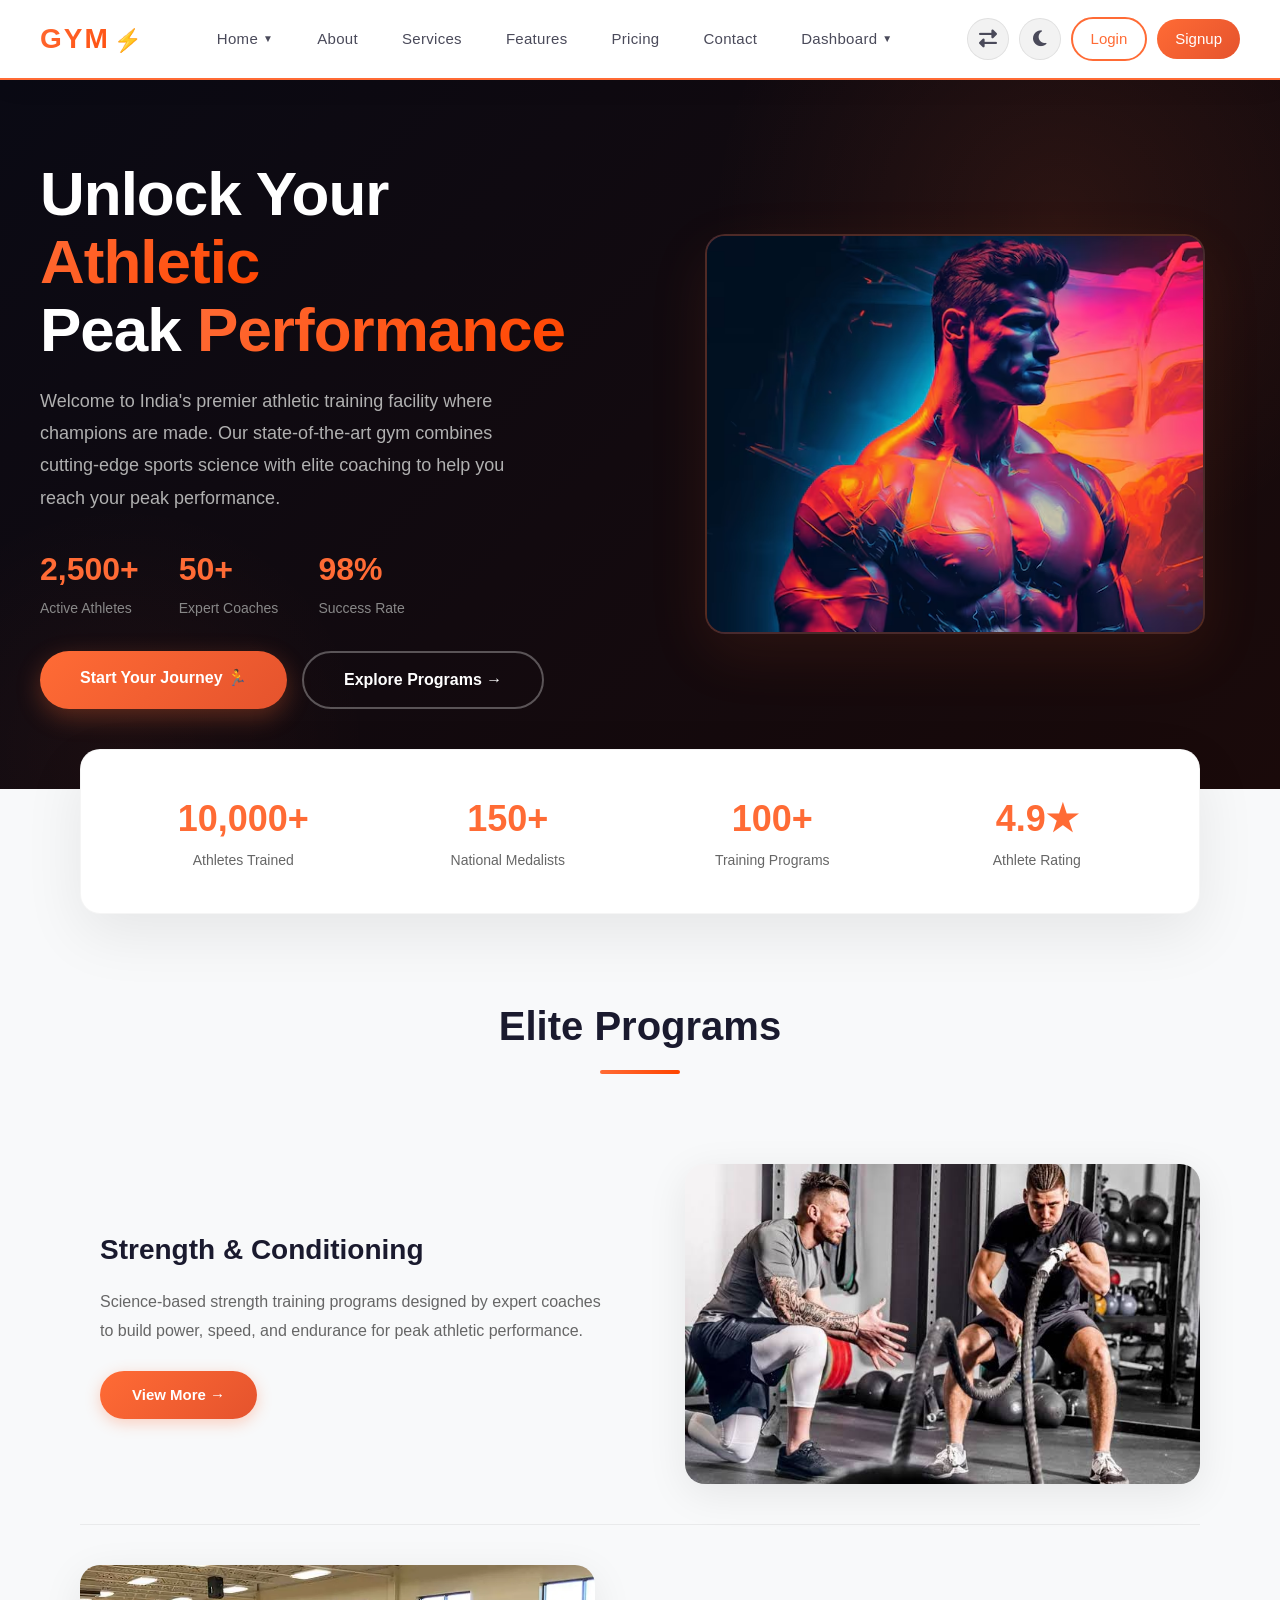
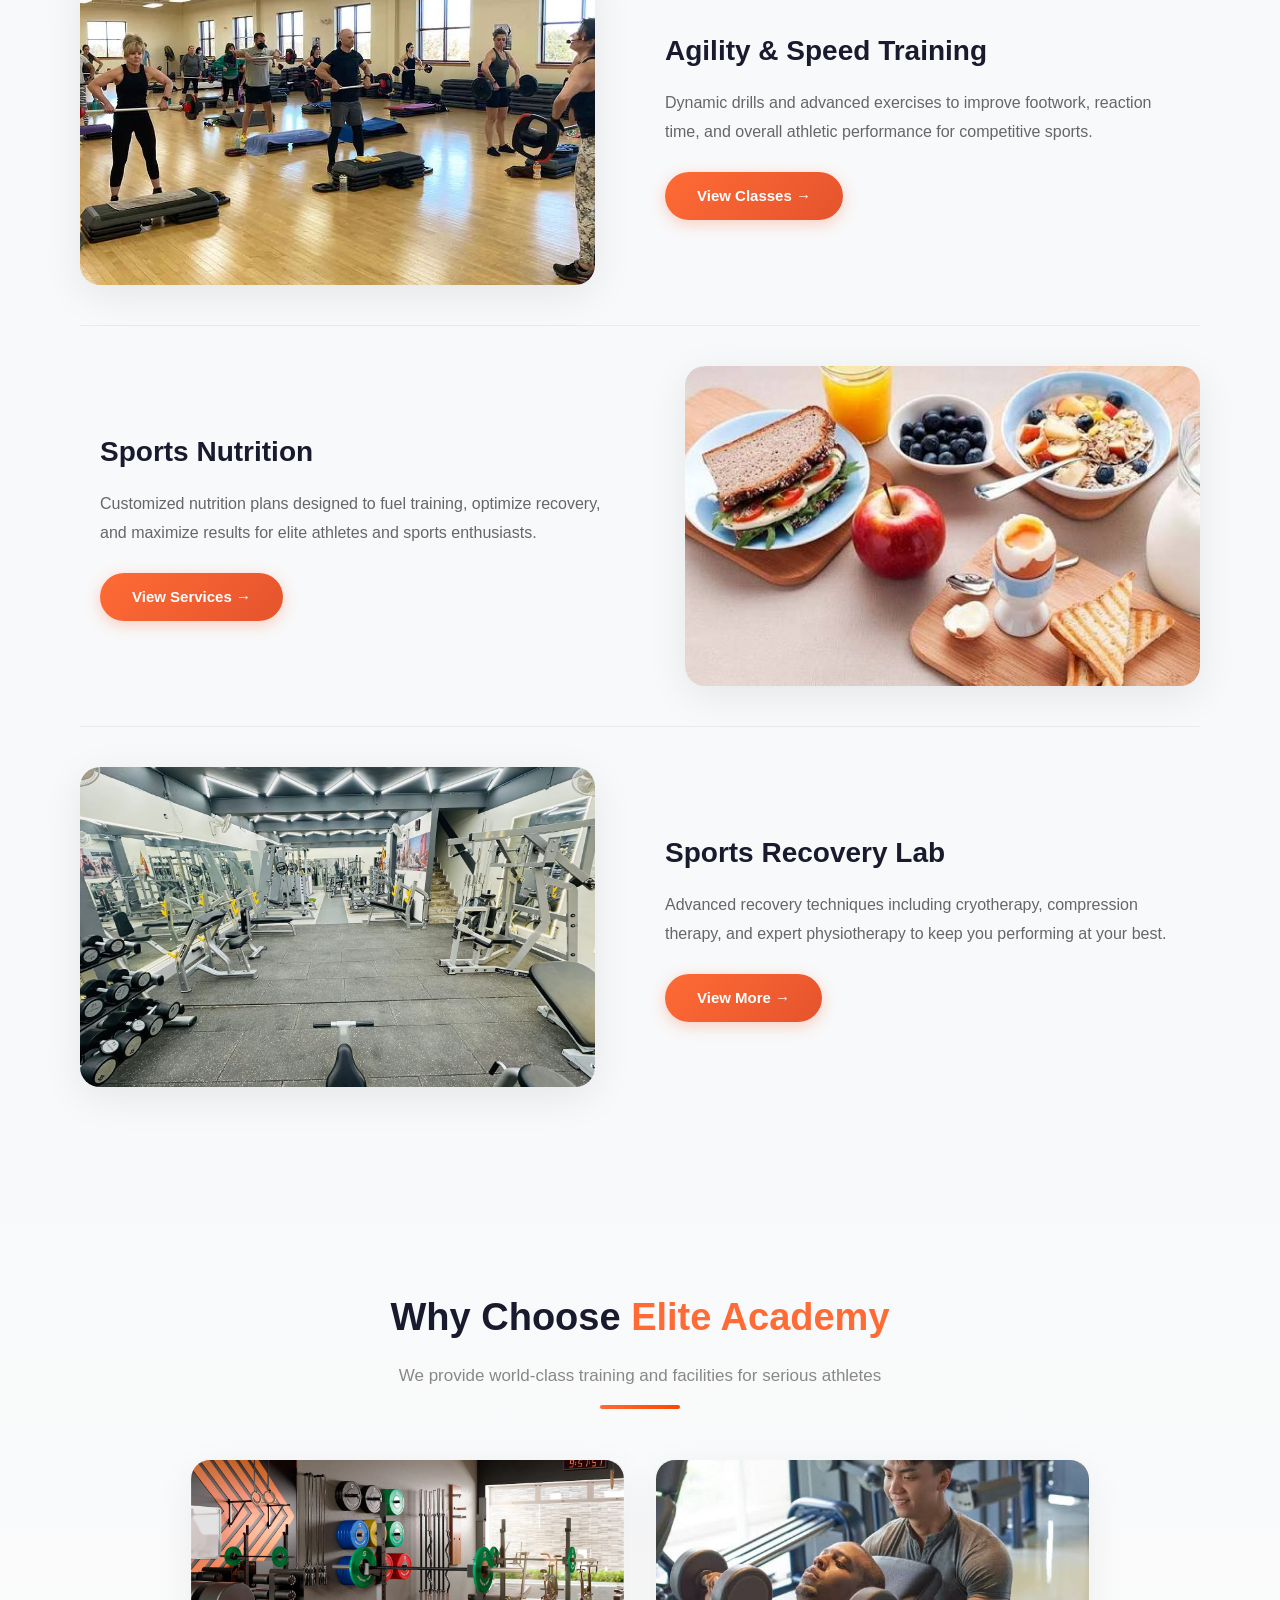
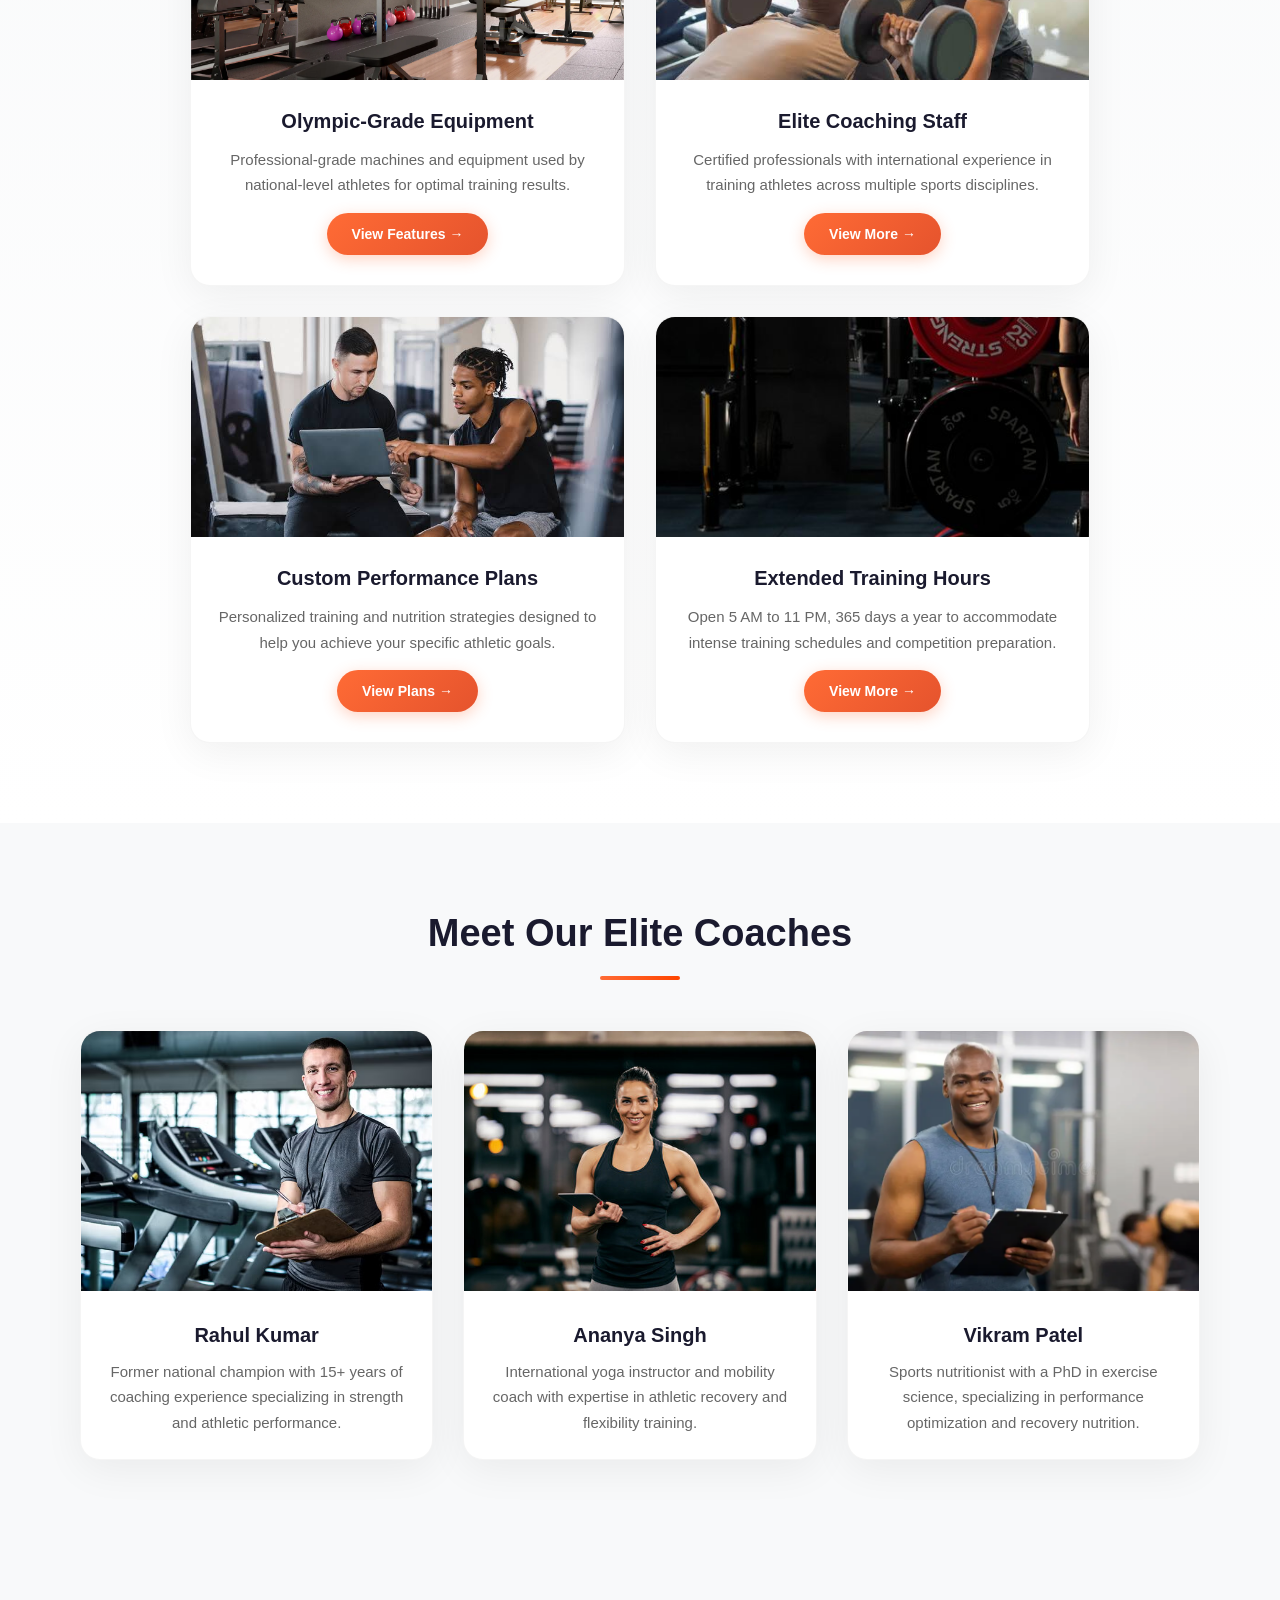
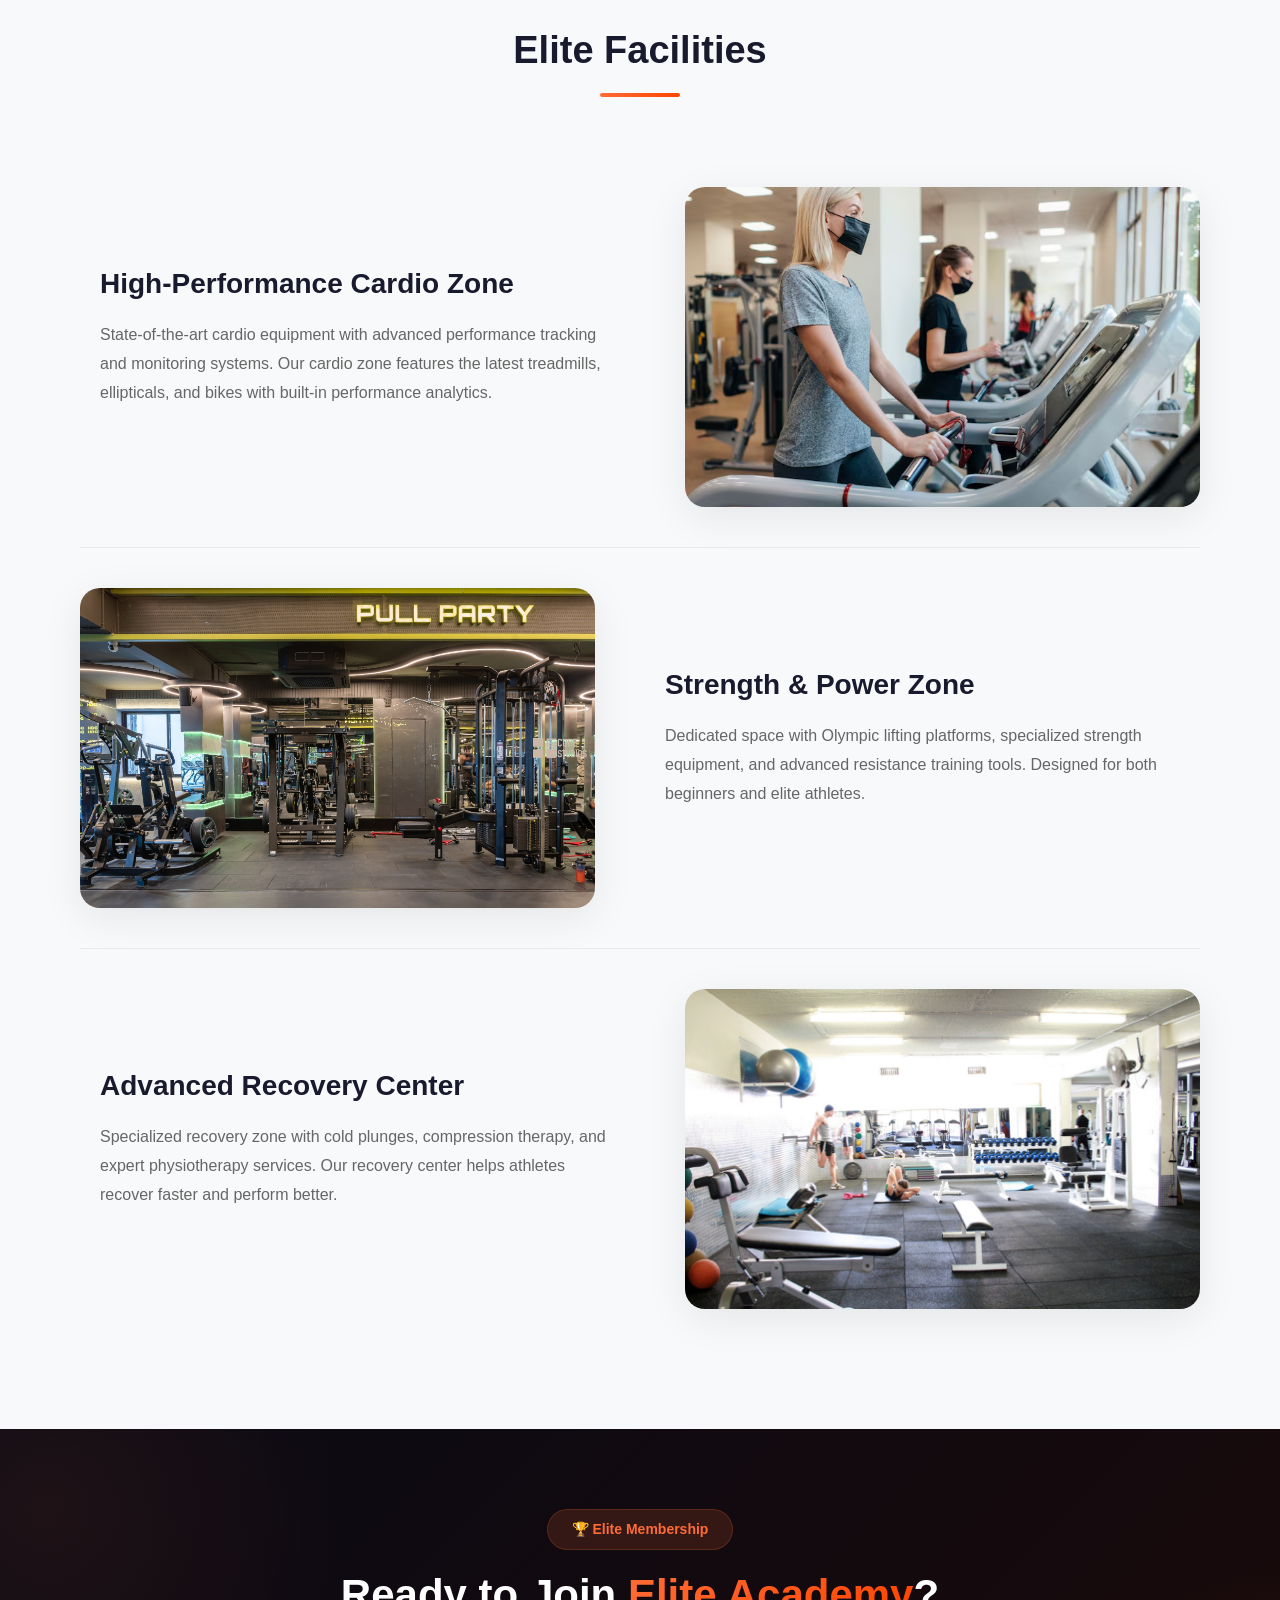
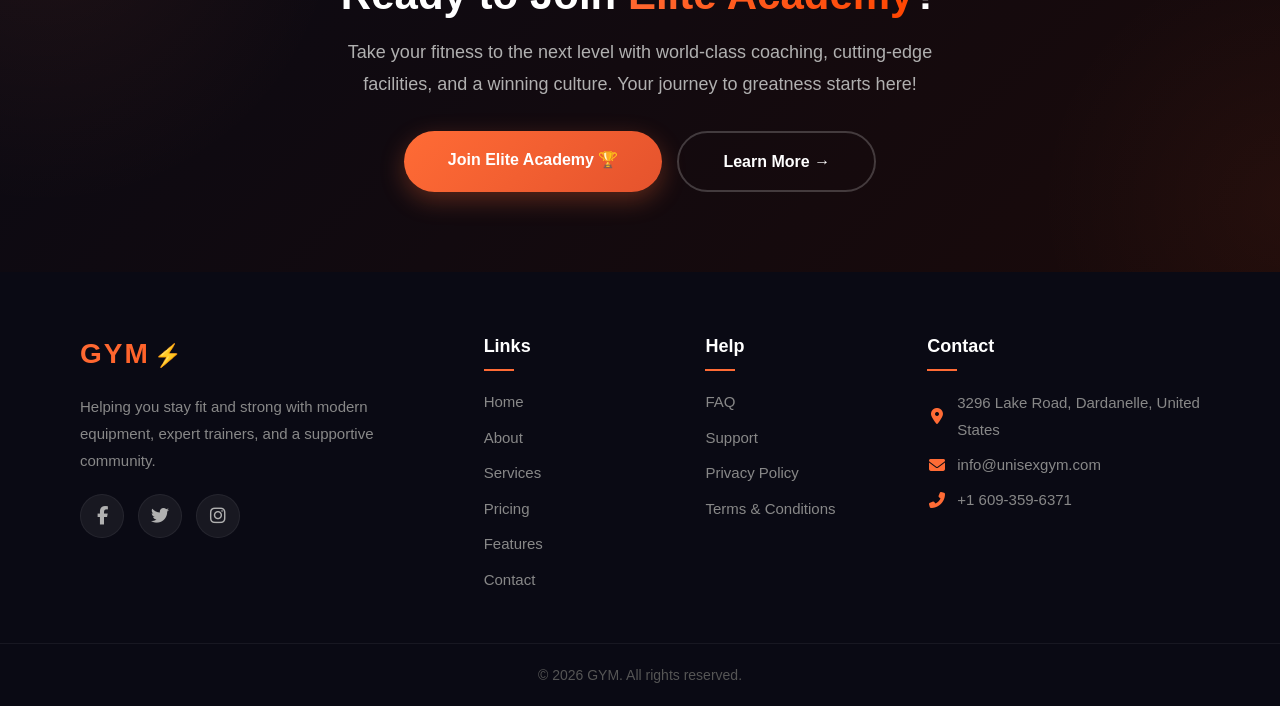
==== commit 933a9d63: "Update site content and pages" ====
--- a/home2.html
+++ b/home2.html
@@ -1423,73 +1423,6 @@
         color: #666;
         font-size: 15px;
         line-height: 1.7;
-        transition: all 0.3s ease;
-    }
-
-    /* ===== TESTIMONIALS ===== */
-    .testimonials-section {
-        padding: 80px 40px;
-        max-width: 1200px;
-        margin: 0 auto;
-    }
-
-    .testimonials-grid {
-        display: grid;
-        grid-template-columns: repeat(auto-fit, minmax(300px, 1fr));
-        gap: 30px;
-    }
-
-    .testimonial-card {
-        background: #fff;
-        padding: 30px;
-        border-radius: 20px;
-        box-shadow: 0 10px 40px rgba(0, 0, 0, 0.06);
-        border: 1px solid rgba(0, 0, 0, 0.04);
-        transition: all 0.4s ease;
-    }
-
-    .testimonial-card:hover {
-        transform: translateY(-5px);
-        box-shadow: 0 15px 50px rgba(255, 107, 53, 0.08);
-    }
-
-    .testimonial-card .stars {
-        color: #ff6b35;
-        font-size: 18px;
-        margin-bottom: 15px;
-    }
-
-    .testimonial-card blockquote {
-        color: #333;
-        font-size: 16px;
-        line-height: 1.8;
-        margin-bottom: 20px;
-        font-style: italic;
-        transition: all 0.3s ease;
-    }
-
-    .testimonial-card .author {
-        display: flex;
-        align-items: center;
-        gap: 15px;
-    }
-
-    .testimonial-card .author img {
-        width: 50px;
-        height: 50px;
-        border-radius: 50%;
-        object-fit: cover;
-    }
-
-    .testimonial-card .author .content h4 {
-        color: #1a1a2e;
-        font-size: 16px;
-        transition: all 0.3s ease;
-    }
-
-    .testimonial-card .author .content p {
-        color: #888;
-        font-size: 13px;
         transition: all 0.3s ease;
     }
     
@@ -2384,7 +2317,7 @@
       <a href="services.html" class="btn-service">View Services →</a>
     </div>
     <div class="service-image">
-      <img src="images/nutrition.jpg" alt="Sports Nutrition">
+      <img src="images/nutrition 1.jpg" alt="Sports Nutrition">
     </div>
   </div>
 
@@ -2514,50 +2447,6 @@
   </div>
 </section>
 
-<!-- TESTIMONIALS -->
-<section class="testimonials-section">
-  <div class="section-header">
-    <h2>What Our <span>Athletes Say</span></h2>
-    <p>Real stories from athletes who reached the next level</p>
-    <div class="line"></div>
-  </div>
-  <div class="testimonials-grid">
-    <div class="testimonial-card">
-      <div class="stars">★★★★★</div>
-      <blockquote>"Elite Academy took my training to the next level. The coaches are world-class and the facilities are unmatched! I've never felt more prepared for competition."</blockquote>
-      <div class="author">
-        <img src="images/member1.jpg" alt="Athlete">
-        <div class="content">
-          <h4>Priya Sharma</h4>
-          <p>National Medalist 2024</p>
-        </div>
-      </div>
-    </div>
-    <div class="testimonial-card">
-      <div class="stars">★★★★★</div>
-      <blockquote>"I've competed at the national level and this is the best training facility I've ever experienced. The science-based approach and expert coaching made all the difference."</blockquote>
-      <div class="author">
-        <img src="images/member2.jpg" alt="Athlete">
-        <div class="content">
-          <h4>Amit Kumar</h4>
-          <p>State Champion 2023</p>
-        </div>
-      </div>
-    </div>
-    <div class="testimonial-card">
-      <div class="stars">★★★★★</div>
-      <blockquote>"The personalized training and nutrition plans helped me achieve my dream of winning a national championship. This is the place where champions are made!"</blockquote>
-      <div class="author">
-        <img src="images/member3.jpg" alt="Athlete">
-        <div class="content">
-          <h4>Neha Patel</h4>
-          <p>National Champion 2024</p>
-        </div>
-      </div>
-    </div>
-  </div>
-</section>
-
 <!-- CTA -->
 <section class="cta-home">
   <div class="cta-home-content">
